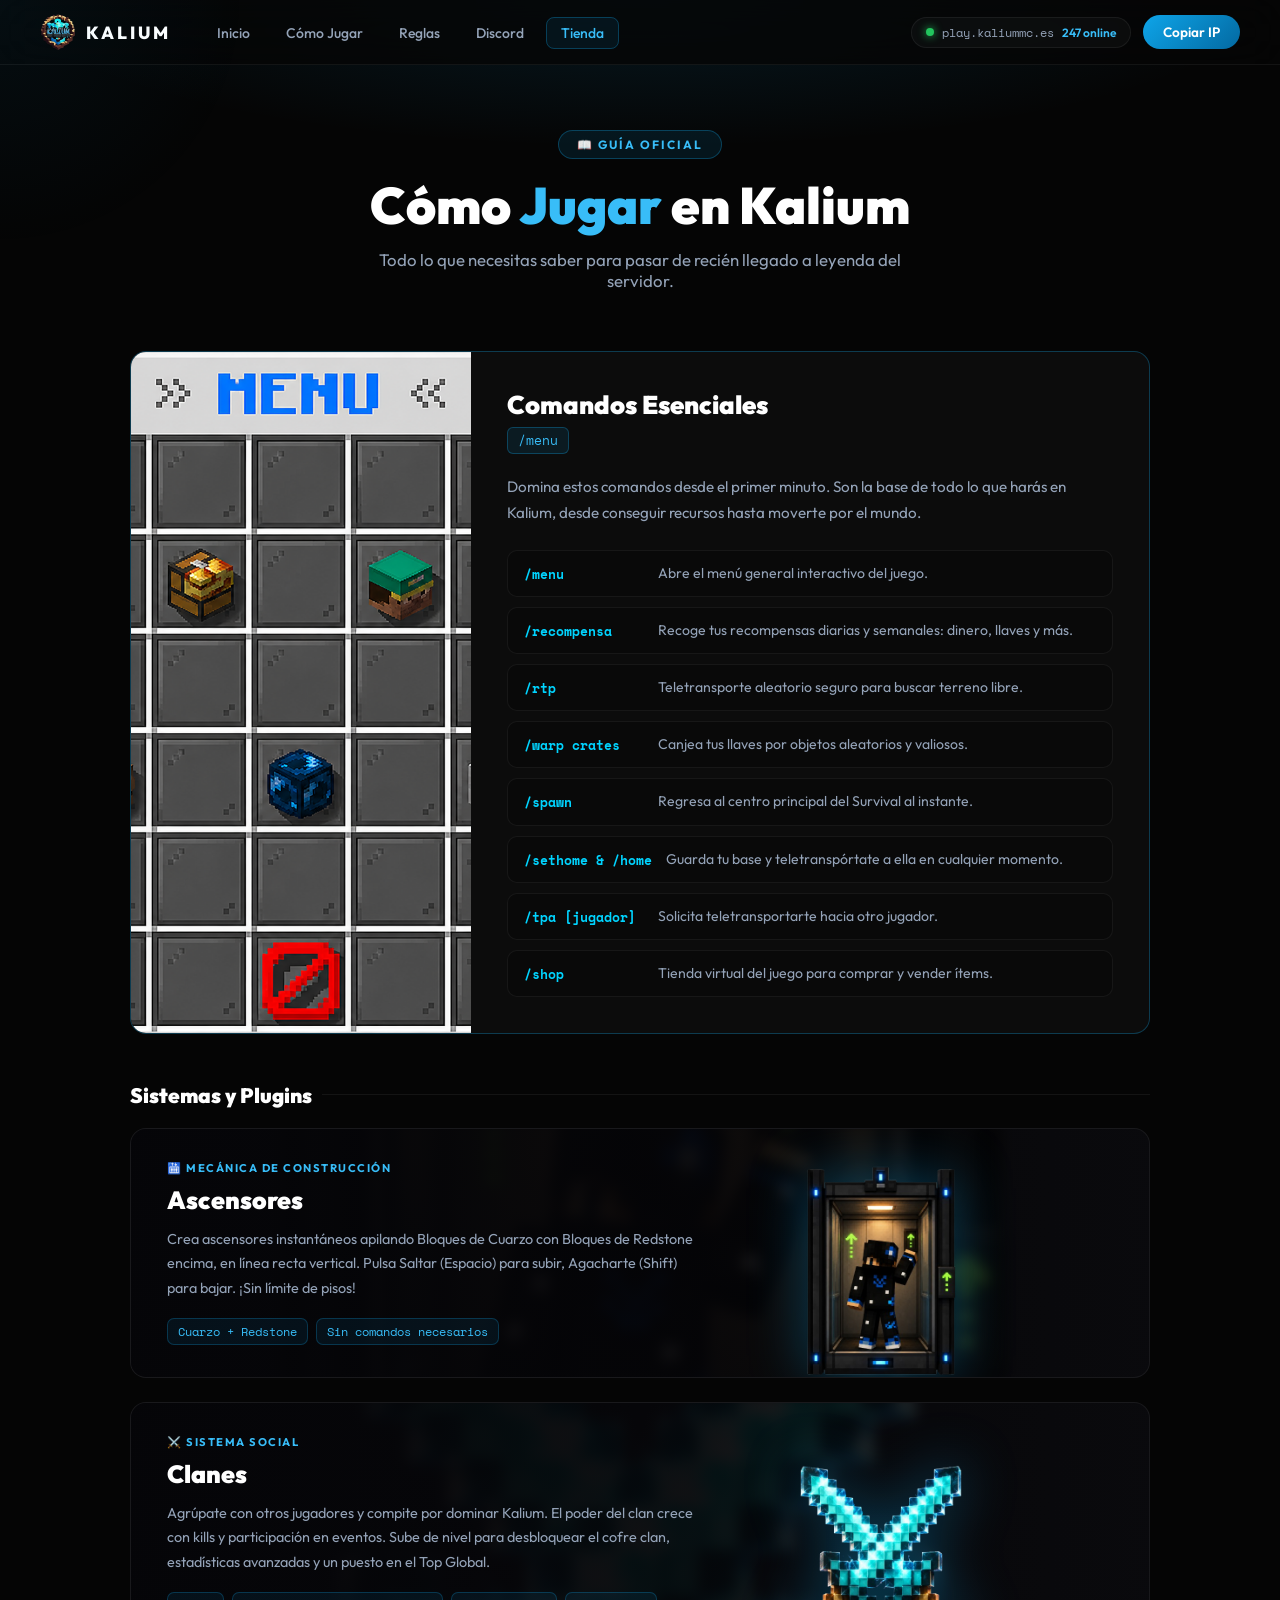
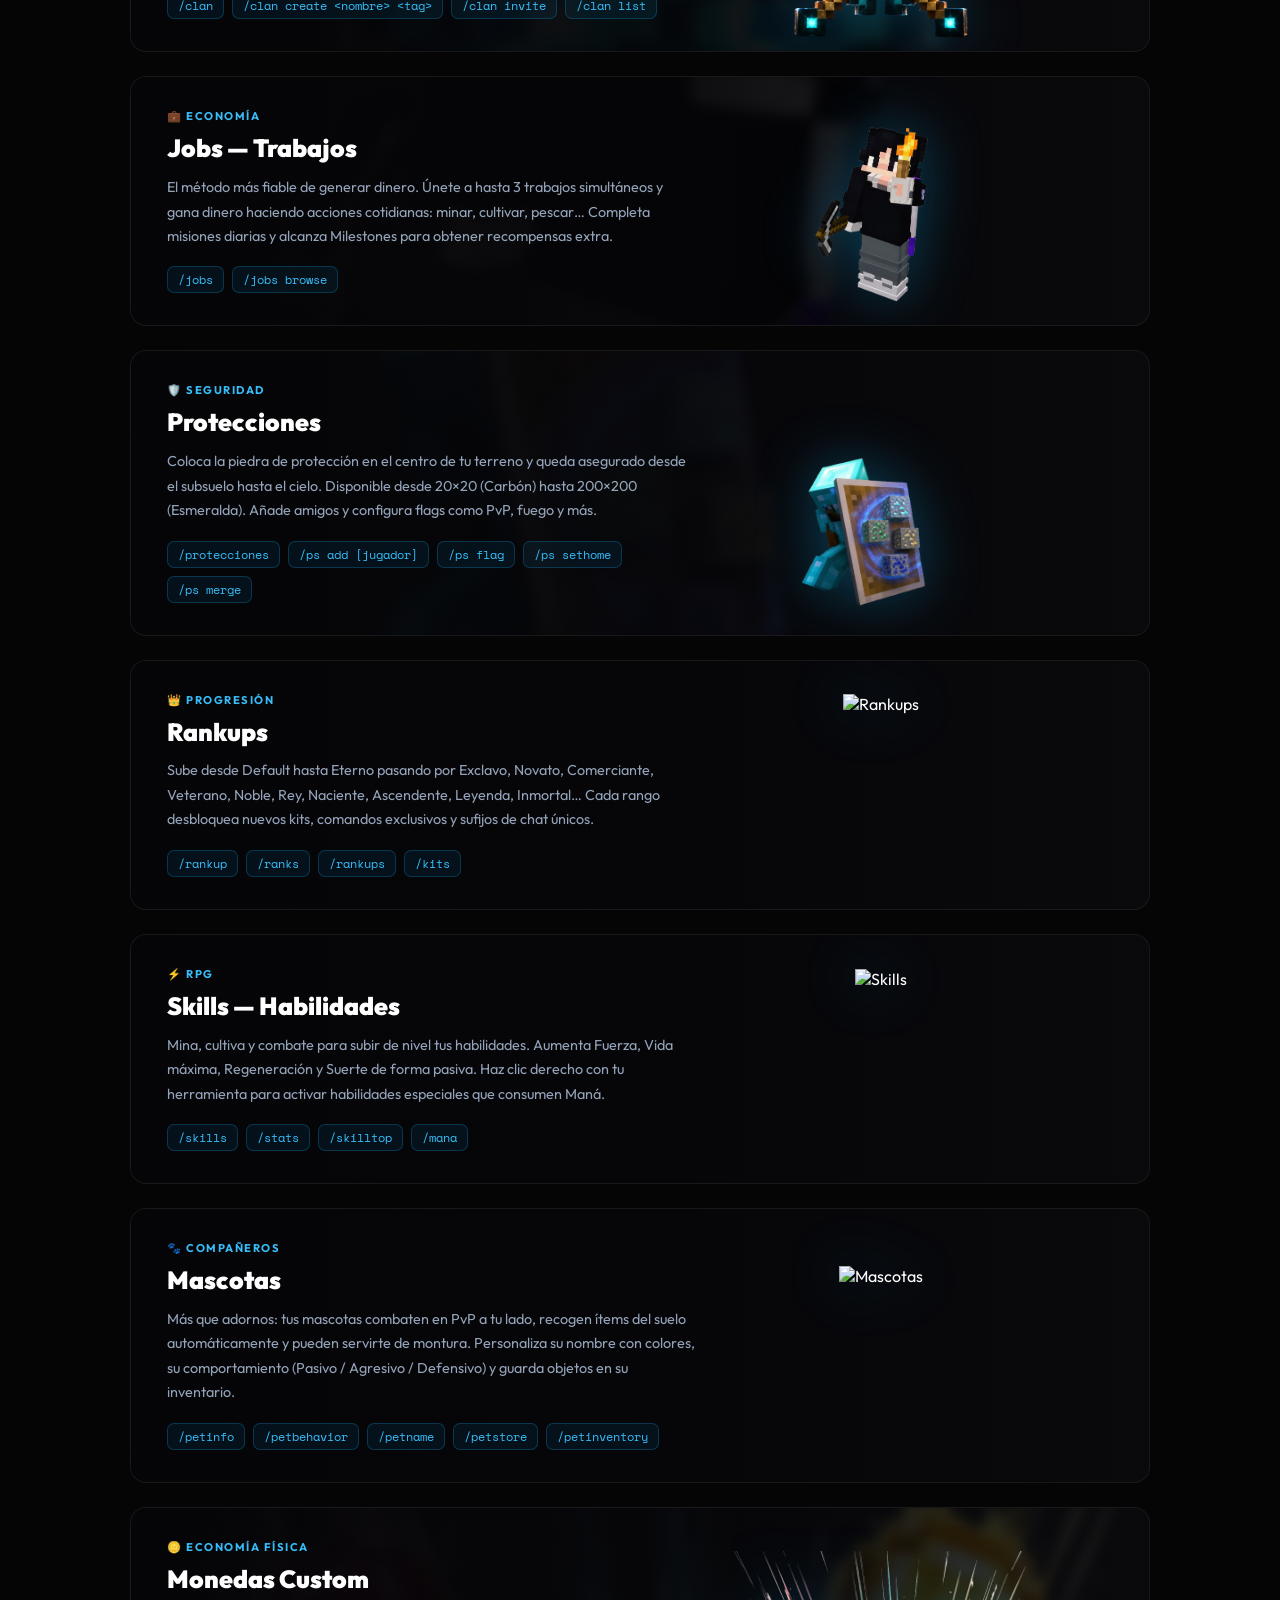
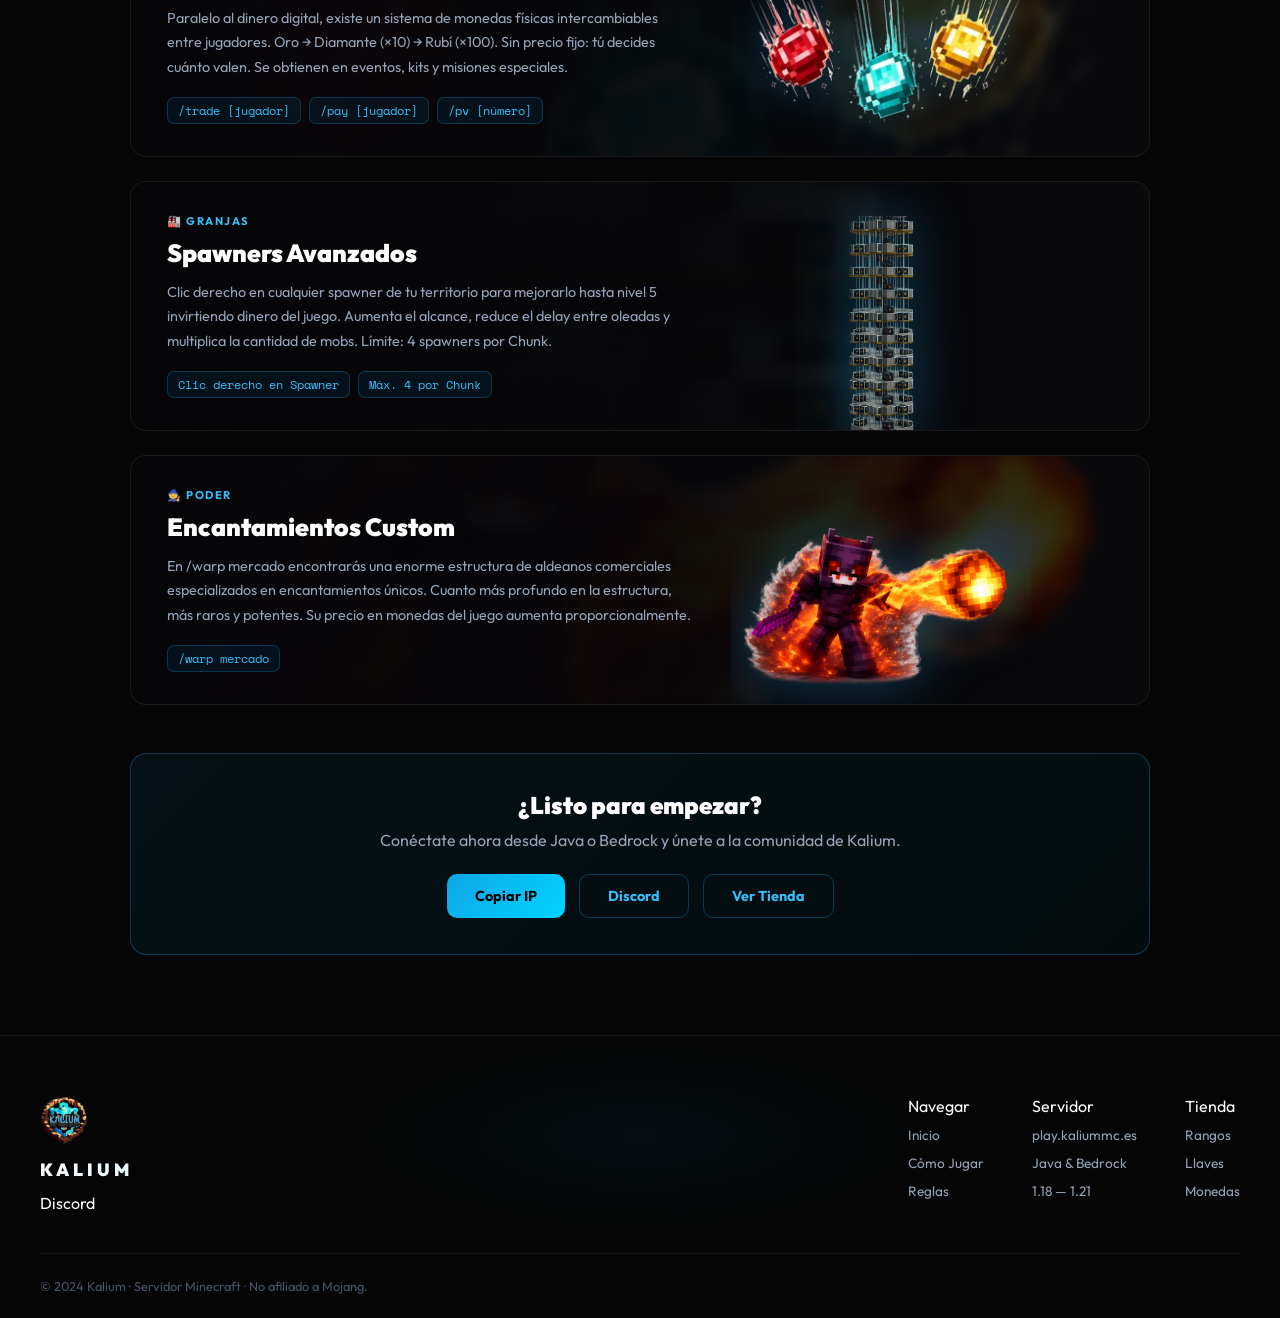
==== comojugar.html @ 90b22be5 "Add files via upload" ====
<!DOCTYPE html>
<html lang="es">
<head>
  <meta charset="UTF-8" />
  <meta name="viewport" content="width=device-width, initial-scale=1.0" />
  <title>Cómo Jugar — KALIUM</title>
  <link rel="preconnect" href="https://fonts.googleapis.com" />
  <link href="https://fonts.googleapis.com/css2?family=Outfit:wght@400;600;700;900&family=Space+Mono:wght@400;700&display=swap" rel="stylesheet" />
  <link rel="stylesheet" href="styles.css" />
  <style>
    /* ===== PAGE HERO ===== */
    .guide-hero {
      padding: 130px 40px 60px;
      text-align: center;
      position: relative;
    }
    .guide-hero::before {
      content: '';
      position: absolute; inset: 0;
      background: radial-gradient(ellipse 70% 60% at 50% 0%, rgba(14,165,233,0.12) 0%, transparent 70%);
      pointer-events: none;
    }
    .guide-hero .section-tag {
      display: inline-block; padding: 6px 18px; border-radius: 20px;
      background: rgba(14,165,233,0.1); border: 1px solid rgba(14,165,233,0.3);
      color: var(--blue-neon); font-size: 0.75rem; font-weight: 700;
      letter-spacing: 2px; text-transform: uppercase; margin-bottom: 18px;
    }
    .guide-hero h1 {
      font-size: clamp(2rem, 5vw, 3.2rem); font-weight: 900; line-height: 1.1;
      margin-bottom: 16px;
    }
    .guide-hero h1 span { color: var(--blue-neon); }
    .guide-hero p { color: var(--gray-400); font-size: 1.05rem; max-width: 560px; margin: 0 auto; }

    /* ===== GUIDE LAYOUT ===== */
    .guide-wrap { max-width: 1100px; margin: 0 auto; padding: 0 40px 80px; }

    /* ===== BIG CARD (menu) ===== */
    .guide-big-card {
      display: flex; gap: 36px; align-items: stretch;
      background: var(--bg-card); border: 1px solid var(--border-blue);
      border-radius: var(--radius); overflow: hidden;
      margin-bottom: 48px;
    }
    .guide-big-img {
      width: 340px; flex-shrink: 0; background: #0a0a0a;
      display: flex; align-items: center; justify-content: center; overflow: hidden;
    }
    .guide-big-img img { width: 100%; height: 100%; object-fit: cover; display: block; }
    .guide-big-body { padding: 36px 36px 36px 0; flex: 1; }
    .guide-big-body h2 { font-size: 1.6rem; font-weight: 900; margin-bottom: 6px; color: var(--white); }
    .guide-big-body .cmd-badge {
      display: inline-block; font-family: var(--mono); font-size: 0.8rem;
      color: var(--blue-neon); background: rgba(14,165,233,0.1);
      border: 1px solid var(--border-blue); padding: 3px 10px; border-radius: 6px;
      margin-bottom: 20px;
    }
    .guide-big-body p { color: var(--gray-400); font-size: 0.95rem; line-height: 1.7; margin-bottom: 24px; }
    .cmd-list { display: flex; flex-direction: column; gap: 10px; }
    .cmd-row {
      display: flex; align-items: flex-start; gap: 14px;
      background: rgba(0,0,0,0.25); border: 1px solid var(--border);
      border-radius: 10px; padding: 12px 16px;
    }
    .cmd-name {
      font-family: var(--mono); font-size: 0.82rem; color: var(--blue-electric);
      font-weight: 700; min-width: 120px; flex-shrink: 0; padding-top: 1px;
    }
    .cmd-desc { font-size: 0.88rem; color: var(--gray-400); line-height: 1.5; }

    /* ===== SECTION TITLE ===== */
    .guide-section-title {
      font-size: 1.3rem; font-weight: 900; color: var(--white);
      margin-bottom: 20px; display: flex; align-items: center; gap: 10px;
    }
    .guide-section-title::after {
      content: ''; flex: 1; height: 1px; background: var(--border);
    }

    /* ===== PLUGIN BANNER CARDS ===== */
    .plugin-grid {
      display: flex; flex-direction: column;
      gap: 24px; margin-bottom: 48px;
    }
    .plugin-card {
      position: relative; min-height: 200px; border-radius: var(--radius);
      border: 1px solid var(--border); overflow: hidden;
      display: flex; align-items: stretch; transition: var(--transition);
      background: #0b0b0e;
    }
    .plugin-card:hover { border-color: var(--border-blue); }
    /* blurred background layer */
    .plugin-bg {
      position: absolute; inset: 0;
      background-size: cover; background-position: center;
      filter: blur(6px) brightness(0.28);
      transform: scale(1.06);
      z-index: 0;
    }
    /* gradient overlay left */
    .plugin-card::after {
      content: ''; position: absolute; inset: 0;
      background: linear-gradient(90deg, rgba(5,5,8,0.97) 0%, rgba(5,5,8,0.82) 55%, rgba(5,5,8,0.2) 100%);
      z-index: 1; pointer-events: none;
    }
    /* text side */
    .plugin-body {
      position: relative; z-index: 2;
      padding: 32px 36px; flex: 1; max-width: 600px;
      display: flex; flex-direction: column; justify-content: center;
    }
    .plugin-tag {
      display: inline-block; font-size: 0.7rem; font-weight: 700;
      letter-spacing: 1.5px; text-transform: uppercase;
      color: var(--blue-neon); margin-bottom: 10px;
    }
    .plugin-name { font-size: 1.55rem; font-weight: 900; color: var(--white); margin-bottom: 12px; line-height: 1.2; }
    .plugin-desc { font-size: 0.9rem; color: var(--gray-400); line-height: 1.7; margin-bottom: 18px; }
    .plugin-cmds { display: flex; flex-wrap: wrap; gap: 8px; }
    .plugin-cmd {
      font-family: var(--mono); font-size: 0.74rem;
      background: rgba(14,165,233,0.08); border: 1px solid rgba(14,165,233,0.25);
      color: var(--blue-neon); padding: 4px 10px; border-radius: 7px;
    }
    /* silhouette / art side */
    .plugin-art {
      position: relative; z-index: 2;
      width: 300px; flex-shrink: 0;
      display: flex; align-items: flex-end; justify-content: center;
      pointer-events: none; overflow: hidden;
    }
    .plugin-art img {
      height: 88%; max-height: 220px;
      width: auto; object-fit: contain;
      filter: drop-shadow(0 0 28px rgba(14,165,233,0.35));
      margin-bottom: -4px;
    }
    /* placeholder emoji art */
    .plugin-art-emoji {
      position: relative; z-index: 2;
      width: 280px; flex-shrink: 0;
      display: flex; align-items: center; justify-content: center;
      font-size: 6rem; opacity: 0.18; pointer-events: none;
    }
    @media (max-width: 768px) {
      .plugin-art, .plugin-art-emoji { display: none; }
      .plugin-body { padding: 24px 22px; max-width: 100%; }
      .plugin-name { font-size: 1.2rem; }
    }

    /* ===== CONNECT SECTION ===== */
    .guide-connect {
      background: linear-gradient(135deg, rgba(14,165,233,0.08), rgba(0,212,255,0.04));
      border: 1px solid var(--border-blue); border-radius: var(--radius);
      padding: 36px; text-align: center;
    }
    .guide-connect h2 { font-size: 1.5rem; font-weight: 900; margin-bottom: 10px; }
    .guide-connect p { color: var(--gray-400); margin-bottom: 24px; }
    .connect-btns { display: flex; gap: 14px; justify-content: center; flex-wrap: wrap; }
    .btn-primary {
      padding: 12px 28px; border-radius: 10px; font-family: var(--font);
      font-size: 0.9rem; font-weight: 700; cursor: pointer; transition: var(--transition);
      background: linear-gradient(135deg, var(--blue), var(--blue-electric));
      color: #000; border: none;
    }
    .btn-primary:hover { opacity: 0.85; transform: translateY(-1px); }
    .btn-secondary {
      padding: 12px 28px; border-radius: 10px; font-family: var(--font);
      font-size: 0.9rem; font-weight: 700; cursor: pointer; transition: var(--transition);
      background: transparent; border: 1px solid var(--border-blue); color: var(--blue-neon);
    }
    .btn-secondary:hover { background: rgba(14,165,233,0.1); }

    /* ===== RESPONSIVE ===== */
    @media (max-width: 768px) {
      .guide-hero { padding: 110px 20px 40px; }
      .guide-wrap { padding: 0 20px 60px; }
      .guide-big-card { flex-direction: column; }
      .guide-big-img { width: 100%; height: 220px; }
      .guide-big-body { padding: 24px; }
      .plugin-grid { grid-template-columns: 1fr; }
    }
  </style>
</head>
<body>

  <!-- CURSOR GLOW -->
  <div id="cursor-glow" class="cursor-glow"></div>

  <!-- NAVBAR -->
  <nav id="navbar">
    <div class="nav-inner">
      <a href="index.html" class="nav-logo">
        <img src="LOGO.png" alt="Kalium" onerror="this.style.display='none'" />
        <span>KALIUM</span>
      </a>
      <ul class="nav-links">
        <li><a href="index.html">Inicio</a></li>
        <li><a href="comojugar.html" class="active">Cómo Jugar</a></li>
        <li><a href="reglas.html">Reglas</a></li>
        <li><a href="https://discord.gg/JebTuFsWKD" target="_blank">Discord</a></li>
        <li><a href="tienda.html" class="nav-store-link">Tienda</a></li>
      </ul>
      <div class="nav-right">
        <div class="server-status">
          <span class="status-dot"></span>
          <span class="status-ip">play.kaliummc.es</span>
          <span class="status-players" id="online-players">247 online</span>
        </div>
        <button class="btn-connect" onclick="navigator.clipboard.writeText('play.kaliummc.es')">Copiar IP</button>
      </div>
      <button class="nav-toggle" id="nav-toggle">
        <span></span><span></span><span></span>
      </button>
    </div>
    <div class="mobile-menu" id="mobile-menu">
      <ul>
        <li><a href="index.html">Inicio</a></li>
        <li><a href="comojugar.html">Cómo Jugar</a></li>
        <li><a href="reglas.html">Reglas</a></li>
        <li><a href="https://discord.gg/JebTuFsWKD" target="_blank">Discord</a></li>
        <li><a href="tienda.html">Tienda</a></li>
      </ul>
      <div class="mobile-server">
        <span class="status-dot"></span>
        <span>play.kaliummc.es</span>
        <span id="online-players-mobile">247 online</span>
      </div>
    </div>
  </nav>

  <!-- HERO -->
  <div class="guide-hero">
    <span class="section-tag">📖 Guía Oficial</span>
    <h1>Cómo <span>Jugar</span> en Kalium</h1>
    <p>Todo lo que necesitas saber para pasar de recién llegado a leyenda del servidor.</p>
  </div>

  <div class="guide-wrap">

    <!-- ===== BIG CARD: COMANDOS BÁSICOS ===== -->
    <div class="guide-big-card">
      <div class="guide-big-img">
        <img src="menu.png" alt="Menú del servidor" onerror="this.style.background='#111';this.style.display='flex'" />
      </div>
      <div class="guide-big-body">
        <h2>Comandos Esenciales</h2>
        <span class="cmd-badge">/menu</span>
        <p>Domina estos comandos desde el primer minuto. Son la base de todo lo que harás en Kalium, desde conseguir recursos hasta moverte por el mundo.</p>
        <div class="cmd-list">
          <div class="cmd-row">
            <span class="cmd-name">/menu</span>
            <span class="cmd-desc">Abre el menú general interactivo del juego.</span>
          </div>
          <div class="cmd-row">
            <span class="cmd-name">/recompensa</span>
            <span class="cmd-desc">Recoge tus recompensas diarias y semanales: dinero, llaves y más.</span>
          </div>
          <div class="cmd-row">
            <span class="cmd-name">/rtp</span>
            <span class="cmd-desc">Teletransporte aleatorio seguro para buscar terreno libre.</span>
          </div>
          <div class="cmd-row">
            <span class="cmd-name">/warp crates</span>
            <span class="cmd-desc">Canjea tus llaves por objetos aleatorios y valiosos.</span>
          </div>
          <div class="cmd-row">
            <span class="cmd-name">/spawn</span>
            <span class="cmd-desc">Regresa al centro principal del Survival al instante.</span>
          </div>
          <div class="cmd-row">
            <span class="cmd-name">/sethome &amp; /home</span>
            <span class="cmd-desc">Guarda tu base y teletranspórtate a ella en cualquier momento.</span>
          </div>
          <div class="cmd-row">
            <span class="cmd-name">/tpa [jugador]</span>
            <span class="cmd-desc">Solicita teletransportarte hacia otro jugador.</span>
          </div>
          <div class="cmd-row">
            <span class="cmd-name">/shop</span>
            <span class="cmd-desc">Tienda virtual del juego para comprar y vender ítems.</span>
          </div>
        </div>
      </div>
    </div>

    <!-- ===== PLUGINS GRID ===== -->
    <h3 class="guide-section-title">Sistemas y Plugins</h3>
    <div class="plugin-grid">

      <!-- Ascensores -->
      <div class="plugin-card">
        <div class="plugin-bg" style="background-image:url('ascensores.png')"></div>
        <div class="plugin-body">
          <span class="plugin-tag">🛗 Mecánica de Construcción</span>
          <div class="plugin-name">Ascensores</div>
          <div class="plugin-desc">Crea ascensores instantáneos apilando Bloques de Cuarzo con Bloques de Redstone encima, en línea recta vertical. Pulsa Saltar (Espacio) para subir, Agacharte (Shift) para bajar. ¡Sin límite de pisos!</div>
          <div class="plugin-cmds">
            <span class="plugin-cmd">Cuarzo + Redstone</span>
            <span class="plugin-cmd">Sin comandos necesarios</span>
          </div>
        </div>
        <div class="plugin-art">
          <img src="ascensores.png" alt="Ascensor" />
        </div>
      </div>

      <!-- Clanes -->
      <div class="plugin-card">
        <div class="plugin-bg" style="background-image:url('clanes.png')"></div>
        <div class="plugin-body">
          <span class="plugin-tag">⚔️ Sistema Social</span>
          <div class="plugin-name">Clanes</div>
          <div class="plugin-desc">Agrúpate con otros jugadores y compite por dominar Kalium. El poder del clan crece con kills y participación en eventos. Sube de nivel para desbloquear el cofre clan, estadísticas avanzadas y un puesto en el Top Global.</div>
          <div class="plugin-cmds">
            <span class="plugin-cmd">/clan</span>
            <span class="plugin-cmd">/clan create &lt;nombre&gt; &lt;tag&gt;</span>
            <span class="plugin-cmd">/clan invite</span>
            <span class="plugin-cmd">/clan list</span>
          </div>
        </div>
        <div class="plugin-art">
          <img src="clanes.png" alt="Clanes" />
        </div>
      </div>

      <!-- Jobs -->
      <div class="plugin-card">
        <div class="plugin-bg" style="background-image:url('jobs.png')"></div>
        <div class="plugin-body">
          <span class="plugin-tag">💼 Economía</span>
          <div class="plugin-name">Jobs — Trabajos</div>
          <div class="plugin-desc">El método más fiable de generar dinero. Únete a hasta 3 trabajos simultáneos y gana dinero haciendo acciones cotidianas: minar, cultivar, pescar… Completa misiones diarias y alcanza Milestones para obtener recompensas extra.</div>
          <div class="plugin-cmds">
            <span class="plugin-cmd">/jobs</span>
            <span class="plugin-cmd">/jobs browse</span>
          </div>
        </div>
        <div class="plugin-art">
          <img src="jobs.png" alt="Jobs" />
        </div>
      </div>

      <!-- Protecciones -->
      <div class="plugin-card">
        <div class="plugin-bg" style="background-image:url('protes.png')"></div>
        <div class="plugin-body">
          <span class="plugin-tag">🛡️ Seguridad</span>
          <div class="plugin-name">Protecciones</div>
          <div class="plugin-desc">Coloca la piedra de protección en el centro de tu terreno y queda asegurado desde el subsuelo hasta el cielo. Disponible desde 20×20 (Carbón) hasta 200×200 (Esmeralda). Añade amigos y configura flags como PvP, fuego y más.</div>
          <div class="plugin-cmds">
            <span class="plugin-cmd">/protecciones</span>
            <span class="plugin-cmd">/ps add [jugador]</span>
            <span class="plugin-cmd">/ps flag</span>
            <span class="plugin-cmd">/ps sethome</span>
            <span class="plugin-cmd">/ps merge</span>
          </div>
        </div>
        <div class="plugin-art"><img src="protes.png" alt="Protecciones" /></div>
      </div>

      <!-- Rankups -->
      <div class="plugin-card">
        <div class="plugin-bg" style="background-image:url('rankups.png')"></div>
        <div class="plugin-body">
          <span class="plugin-tag">👑 Progresión</span>
          <div class="plugin-name">Rankups</div>
          <div class="plugin-desc">Sube desde Default hasta Eterno pasando por Exclavo, Novato, Comerciante, Veterano, Noble, Rey, Naciente, Ascendente, Leyenda, Inmortal… Cada rango desbloquea nuevos kits, comandos exclusivos y sufijos de chat únicos.</div>
          <div class="plugin-cmds">
            <span class="plugin-cmd">/rankup</span>
            <span class="plugin-cmd">/ranks</span>
            <span class="plugin-cmd">/rankups</span>
            <span class="plugin-cmd">/kits</span>
          </div>
        </div>
        <div class="plugin-art"><img src="rankups.png" alt="Rankups" /></div>
      </div>

      <!-- Skills -->
      <div class="plugin-card">
        <div class="plugin-bg" style="background-image:url('skills.png')"></div>
        <div class="plugin-body">
          <span class="plugin-tag">⚡ RPG</span>
          <div class="plugin-name">Skills — Habilidades</div>
          <div class="plugin-desc">Mina, cultiva y combate para subir de nivel tus habilidades. Aumenta Fuerza, Vida máxima, Regeneración y Suerte de forma pasiva. Haz clic derecho con tu herramienta para activar habilidades especiales que consumen Maná.</div>
          <div class="plugin-cmds">
            <span class="plugin-cmd">/skills</span>
            <span class="plugin-cmd">/stats</span>
            <span class="plugin-cmd">/skilltop</span>
            <span class="plugin-cmd">/mana</span>
          </div>
        </div>
        <div class="plugin-art"><img src="skills.png" alt="Skills" /></div>
      </div>

      <!-- Mascotas -->
      <div class="plugin-card">
        <div class="plugin-bg" style="background-image:url('mascotas.png')"></div>
        <div class="plugin-body">
          <span class="plugin-tag">🐾 Compañeros</span>
          <div class="plugin-name">Mascotas</div>
          <div class="plugin-desc">Más que adornos: tus mascotas combaten en PvP a tu lado, recogen ítems del suelo automáticamente y pueden servirte de montura. Personaliza su nombre con colores, su comportamiento (Pasivo / Agresivo / Defensivo) y guarda objetos en su inventario.</div>
          <div class="plugin-cmds">
            <span class="plugin-cmd">/petinfo</span>
            <span class="plugin-cmd">/petbehavior</span>
            <span class="plugin-cmd">/petname</span>
            <span class="plugin-cmd">/petstore</span>
            <span class="plugin-cmd">/petinventory</span>
          </div>
        </div>
        <div class="plugin-art"><img src="mascotas.png" alt="Mascotas" /></div>
      </div>

      <!-- Economía Monedas -->
      <div class="plugin-card">
        <div class="plugin-bg" style="background-image:url('monedas.png')"></div>
        <div class="plugin-body">
          <span class="plugin-tag">🪙 Economía Física</span>
          <div class="plugin-name">Monedas Custom</div>
          <div class="plugin-desc">Paralelo al dinero digital, existe un sistema de monedas físicas intercambiables entre jugadores. Oro → Diamante (×10) → Rubí (×100). Sin precio fijo: tú decides cuánto valen. Se obtienen en eventos, kits y misiones especiales.</div>
          <div class="plugin-cmds">
            <span class="plugin-cmd">/trade [jugador]</span>
            <span class="plugin-cmd">/pay [jugador]</span>
            <span class="plugin-cmd">/pv [número]</span>
          </div>
        </div>
        <div class="plugin-art"><img src="monedas.png" alt="Monedas" /></div>
      </div>

      <!-- Spawners -->
      <div class="plugin-card">
        <div class="plugin-bg" style="background-image:url('spawners.png')"></div>
        <div class="plugin-body">
          <span class="plugin-tag">🏭 Granjas</span>
          <div class="plugin-name">Spawners Avanzados</div>
          <div class="plugin-desc">Clic derecho en cualquier spawner de tu territorio para mejorarlo hasta nivel 5 invirtiendo dinero del juego. Aumenta el alcance, reduce el delay entre oleadas y multiplica la cantidad de mobs. Límite: 4 spawners por Chunk.</div>
          <div class="plugin-cmds">
            <span class="plugin-cmd">Clic derecho en Spawner</span>
            <span class="plugin-cmd">Máx. 4 por Chunk</span>
          </div>
        </div>
        <div class="plugin-art"><img src="spawners.png" alt="Spawners" /></div>
      </div>

      <!-- Encantamientos -->
      <div class="plugin-card">
        <div class="plugin-bg" style="background-image:url('encantamientos.png')"></div>
        <div class="plugin-body">
          <span class="plugin-tag">🧙 Poder</span>
          <div class="plugin-name">Encantamientos Custom</div>
          <div class="plugin-desc">En /warp mercado encontrarás una enorme estructura de aldeanos comerciales especializados en encantamientos únicos. Cuanto más profundo en la estructura, más raros y potentes. Su precio en monedas del juego aumenta proporcionalmente.</div>
          <div class="plugin-cmds">
            <span class="plugin-cmd">/warp mercado</span>
          </div>
        </div>
        <div class="plugin-art"><img src="encantamientos.png" alt="Encantamientos" /></div>
      </div>

    </div>

    <!-- ===== CONNECT CTA ===== -->
    <div class="guide-connect">
      <h2>¿Listo para empezar?</h2>
      <p>Conéctate ahora desde Java o Bedrock y únete a la comunidad de Kalium.</p>
      <div class="connect-btns">
        <button class="btn-primary" onclick="navigator.clipboard.writeText('play.kaliummc.es').then(()=>alert('✅ IP copiada: play.kaliummc.es'))">
          Copiar IP
        </button>
        <a href="https://discord.gg/JebTuFsWKD" target="_blank" class="btn-secondary">Discord</a>
        <a href="tienda.html" class="btn-secondary">Ver Tienda</a>
      </div>
    </div>

  </div><!-- /guide-wrap -->

  <!-- FOOTER (igual que index.html) -->
  <footer id="footer">
    <div class="footer-glow"></div>
    <div class="container">
      <div class="footer-top">
        <div class="footer-brand">
          <img src="LOGO.png" alt="Kalium" class="footer-logo" onerror="this.style.display='none'" />
          <span class="footer-name">KALIUM</span>
          <div class="footer-social">
            <a href="https://discord.gg/JebTuFsWKD" target="_blank" class="social-link">Discord</a>
          </div>
        </div>
        <div class="footer-links">
          <div class="footer-col">
            <span class="footer-col-title">Navegar</span>
            <a href="index.html">Inicio</a>
            <a href="comojugar.html">Cómo Jugar</a>
            <a href="reglas.html">Reglas</a>
          </div>
          <div class="footer-col">
            <span class="footer-col-title">Servidor</span>
            <span style="color:var(--gray-400);font-size:0.85rem">play.kaliummc.es</span>
            <span style="color:var(--gray-400);font-size:0.85rem">Java &amp; Bedrock</span>
            <span style="color:var(--gray-400);font-size:0.85rem">1.18 — 1.21</span>
          </div>
          <div class="footer-col">
            <span class="footer-col-title">Tienda</span>
            <a href="tienda.html">Rangos</a>
            <a href="tienda.html">Llaves</a>
            <a href="tienda.html">Monedas</a>
          </div>
        </div>
      </div>
      <div class="footer-bottom">
        <p>© 2024 Kalium · Servidor Minecraft · No afiliado a Mojang.</p>
      </div>
    </div>
  </footer>

  <script>
    // Cursor glow
    const cg = document.getElementById('cursor-glow');
    if (cg) document.addEventListener('mousemove', e => { cg.style.left = e.clientX+'px'; cg.style.top = e.clientY+'px'; });
    // Navbar scroll
    const nav = document.getElementById('navbar');
    window.addEventListener('scroll', () => nav.classList.toggle('scrolled', scrollY > 20));
    // Mobile menu
    document.getElementById('nav-toggle').addEventListener('click', () => {
      const m = document.getElementById('mobile-menu');
      m.style.display = m.style.display === 'flex' ? 'none' : 'flex';
    });
  </script>
</body>
</html>
---- styles.css ----
/* ===== KALIUM STORE — STYLES ===== */

:root {
  --bg: #050505;
  --bg-card: rgba(255,255,255,0.03);
  --bg-card-hover: rgba(255,255,255,0.06);
  --blue: #0ea5e9;
  --blue-neon: #38bdf8;
  --blue-electric: #00d4ff;
  --blue-dark: #0369a1;
  --blue-glow: rgba(14,165,233,0.4);
  --white: #ffffff;
  --gray-100: #f1f5f9;
  --gray-400: #94a3b8;
  --gray-600: #475569;
  --gray-800: #1e293b;
  --gray-900: #0f172a;
  --border: rgba(255,255,255,0.06);
  --border-blue: rgba(14,165,233,0.3);
  --font: 'Outfit', sans-serif;
  --mono: 'Space Mono', monospace;
  --radius: 16px;
  --radius-sm: 10px;
  --transition: 0.3s cubic-bezier(0.4,0,0.2,1);
}

*, *::before, *::after { box-sizing: border-box; margin: 0; padding: 0; }

html { scroll-behavior: smooth; scroll-padding-top: 80px; }

body {
  background: var(--bg);
  color: var(--white);
  font-family: var(--font);
  overflow-x: hidden;
  min-height: 100vh;
}

a { color: inherit; text-decoration: none; }
img { max-width: 100%; }
ul { list-style: none; }

/* ===== LOADER ===== */
#loader {
  position: fixed; inset: 0;
  background: var(--bg);
  display: flex; align-items: center; justify-content: center;
  z-index: 9999;
  transition: opacity 0.6s ease, visibility 0.6s ease;
}
#loader.hidden { opacity: 0; visibility: hidden; }
.loader-inner { text-align: center; }
.loader-logo { width: 80px; height: 80px; object-fit: contain; margin-bottom: 16px; }
.loader-text {
  font-size: 2rem; font-weight: 900; letter-spacing: 8px;
  background: linear-gradient(135deg, var(--blue-electric), var(--blue));
  -webkit-background-clip: text; -webkit-text-fill-color: transparent;
  margin-bottom: 24px;
}
.loader-bar {
  width: 200px; height: 2px; background: var(--border);
  border-radius: 2px; overflow: hidden; margin: 0 auto 12px;
}
.loader-fill {
  height: 100%; width: 0;
  background: linear-gradient(90deg, var(--blue), var(--blue-electric));
  animation: loader-anim 1.8s ease forwards;
}
@keyframes loader-anim { to { width: 100%; } }
.loader-sub { font-size: 0.8rem; color: var(--gray-400); letter-spacing: 2px; }

/* ===== CURSOR GLOW ===== */
#cursor-glow {
  position: fixed; pointer-events: none; z-index: 9000;
  width: 500px; height: 500px; border-radius: 50%;
  background: radial-gradient(circle, rgba(14,165,233,0.06) 0%, transparent 70%);
  transform: translate(-50%, -50%);
  transition: transform 0.1s linear;
}

/* ===== PARTICLES ===== */
#particles-canvas {
  position: fixed; inset: 0; pointer-events: none; z-index: 0;
  opacity: 0.5;
}

/* ===== GLASS ===== */
.glass {
  background: var(--bg-card);
  border: 1px solid var(--border);
  backdrop-filter: blur(20px);
  -webkit-backdrop-filter: blur(20px);
  border-radius: var(--radius);
}

/* ===== NAVBAR ===== */
#navbar {
  position: fixed; top: 0; left: 0; right: 0; z-index: 1000;
  padding: 0 24px;
  border-bottom: 1px solid var(--border);
  background: rgba(5,5,5,0.8);
  backdrop-filter: blur(20px);
  -webkit-backdrop-filter: blur(20px);
  transition: var(--transition);
}
#navbar.scrolled { background: rgba(5,5,5,0.95); }
.nav-inner {
  max-width: 1200px; margin: 0 auto;
  display: flex; align-items: center; gap: 32px;
  height: 64px;
}
.nav-logo {
  display: flex; align-items: center; gap: 10px;
  font-size: 1.1rem; font-weight: 800; letter-spacing: 3px;
  color: var(--white);
}
.nav-logo img { width: 36px; height: 36px; object-fit: contain; border-radius: 8px; }
.nav-links {
  display: flex; gap: 8px; flex: 1;
}
.nav-links a {
  padding: 6px 14px; border-radius: 8px;
  font-size: 0.875rem; font-weight: 500; color: var(--gray-400);
  transition: var(--transition);
}
.nav-links a:hover { color: var(--white); background: rgba(255,255,255,0.05); }
.nav-right {
  display: flex; align-items: center; gap: 12px;
}
.server-status {
  display: flex; align-items: center; gap: 8px;
  padding: 6px 14px; border-radius: 20px;
  border: 1px solid var(--border);
  background: var(--bg-card);
  font-size: 0.8rem;
}
.status-dot {
  width: 8px; height: 8px; border-radius: 50%;
  background: #22c55e;
  box-shadow: 0 0 8px #22c55e;
  animation: pulse-dot 2s infinite;
}
@keyframes pulse-dot {
  0%, 100% { opacity: 1; }
  50% { opacity: 0.4; }
}
.status-ip { color: var(--gray-400); font-family: var(--mono); font-size: 0.75rem; }
.status-players { color: var(--blue-neon); font-weight: 600; font-size: 0.75rem; }
.btn-connect {
  padding: 8px 20px; border-radius: 20px;
  background: linear-gradient(135deg, var(--blue), var(--blue-dark));
  border: none; color: var(--white);
  font-family: var(--font); font-size: 0.85rem; font-weight: 600;
  cursor: pointer; transition: var(--transition);
}
.btn-connect:hover {
  transform: translateY(-1px);
  box-shadow: 0 4px 20px var(--blue-glow);
}
.nav-toggle {
  display: none; flex-direction: column; gap: 5px;
  background: none; border: none; cursor: pointer; padding: 4px;
}
.nav-toggle span {
  display: block; width: 22px; height: 2px;
  background: var(--white); border-radius: 2px;
  transition: var(--transition);
}
.mobile-menu {
  display: none; flex-direction: column; gap: 8px;
  padding: 16px 0;
  border-top: 1px solid var(--border);
}
.mobile-menu ul { display: flex; flex-direction: column; gap: 4px; }
.mobile-menu a {
  display: block; padding: 10px 16px; border-radius: 8px;
  font-size: 0.95rem; font-weight: 500; color: var(--gray-400);
  transition: var(--transition);
}
.mobile-menu a:hover { color: var(--white); background: rgba(255,255,255,0.05); }
.mobile-server {
  display: flex; align-items: center; gap: 8px;
  padding: 12px 16px; border-radius: 10px;
  border: 1px solid var(--border);
  background: var(--bg-card);
  font-size: 0.8rem; color: var(--gray-400);
}

/* ===== HERO ===== */
#hero {
  position: relative; overflow: hidden;
  min-height: 100vh;
  display: flex; align-items: center;
  padding: 100px 24px 60px;
}
.hero-inner {
  max-width: 1200px;
  width: 100%;
  margin: 0 auto;
  display: flex;
  align-items: center;
  gap: 60px;
  position: relative;
  z-index: 1;
}
.hero-bg-grid {
  position: absolute; inset: 0;
  background-image:
    linear-gradient(rgba(14,165,233,0.03) 1px, transparent 1px),
    linear-gradient(90deg, rgba(14,165,233,0.03) 1px, transparent 1px);
  background-size: 60px 60px;
}
.hero-glow-orb {
  position: absolute; border-radius: 50%; pointer-events: none;
  filter: blur(80px);
}
.orb1 {
  width: 600px; height: 600px;
  background: radial-gradient(circle, rgba(14,165,233,0.15) 0%, transparent 70%);
  top: -200px; right: -100px;
  animation: orb-float 8s ease-in-out infinite;
}
.orb2 {
  width: 400px; height: 400px;
  background: radial-gradient(circle, rgba(56,189,248,0.08) 0%, transparent 70%);
  bottom: -100px; left: -100px;
  animation: orb-float 10s ease-in-out infinite reverse;
}
@keyframes orb-float {
  0%, 100% { transform: translateY(0) scale(1); }
  50% { transform: translateY(-30px) scale(1.05); }
}
.hero-content {
  position: relative; z-index: 1;
  max-width: 600px;
  flex: 1.2;
  padding-left: 16px;
}
.hero-badge {
  display: inline-flex; align-items: center; gap: 8px;
  padding: 6px 16px; border-radius: 20px;
  border: 1px solid var(--border-blue);
  background: rgba(14,165,233,0.08);
  font-size: 0.8rem; color: var(--blue-neon); font-weight: 500;
  margin-bottom: 24px;
}
.badge-dot {
  width: 6px; height: 6px; border-radius: 50%;
  background: var(--blue-electric);
  box-shadow: 0 0 8px var(--blue-electric);
  animation: pulse-dot 2s infinite;
}
.hero-title {
  font-size: clamp(2.5rem, 6vw, 4.5rem);
  font-weight: 900; line-height: 1.05;
  letter-spacing: -2px;
  margin-bottom: 20px;
}
.hero-line { display: block; }
.hero-line.accent {
  background: linear-gradient(135deg, var(--blue-electric), var(--blue));
  -webkit-background-clip: text; -webkit-text-fill-color: transparent;
}
.hero-sub {
  font-size: 1.1rem; color: var(--gray-400); line-height: 1.7;
  margin-bottom: 36px; max-width: 480px;
}
.hero-ctas {
  display: flex; align-items: center; gap: 16px;
  margin-bottom: 48px; flex-wrap: wrap;
}
.hero-stats {
  display: flex; align-items: center; gap: 0;
}
.stat { text-align: center; padding: 0 24px; }
.stat:first-child { padding-left: 0; }
.stat-num {
  display: block; font-size: 1.8rem; font-weight: 800;
  background: linear-gradient(135deg, var(--white), var(--blue-neon));
  -webkit-background-clip: text; -webkit-text-fill-color: transparent;
}
.stat-label { font-size: 0.75rem; color: var(--gray-400); margin-top: 2px; }
.stat-divider {
  width: 1px; height: 40px; background: var(--border);
  flex-shrink: 0;
}
.hero-visual {
  position: relative; z-index: 1; flex: 0.9;
  display: flex; justify-content: center;
  padding-left: 40px; padding-right: 16px;
}
.server-card {
  width: 340px;
  padding: 20px;
  animation: float-card 6s ease-in-out infinite;
}
@keyframes float-card {
  0%, 100% { transform: translateY(0) rotate(-1deg); }
  50% { transform: translateY(-12px) rotate(1deg); }
}
.server-card-header {
  display: flex; align-items: center; gap: 6px; margin-bottom: 16px;
}
.sc-dot {
  width: 10px; height: 10px; border-radius: 50%;
}
.sc-dot.green { background: #22c55e; }
.sc-dot.yellow { background: #eab308; }
.sc-dot.red { background: #ef4444; }
.sc-title {
  margin-left: 8px; font-size: 0.8rem; color: var(--gray-400);
  font-family: var(--mono);
}
.sc-body { display: flex; flex-direction: column; gap: 12px; margin-bottom: 16px; }
.sc-row {
  display: flex; justify-content: space-between; align-items: center;
  padding: 8px 12px; border-radius: 8px;
  background: rgba(255,255,255,0.03);
  font-size: 0.85rem;
}
.sc-row span { color: var(--gray-400); font-size: 0.8rem; }
.sc-row strong { color: var(--white); }
.green-text { color: #22c55e !important; font-weight: 700 !important; }
.sc-copy {
  display: flex; align-items: center; justify-content: center; gap: 6px;
  width: 100%; padding: 10px;
  border-radius: 8px; border: 1px solid var(--border-blue);
  background: rgba(14,165,233,0.1);
  color: var(--blue-neon); font-family: var(--font);
  font-size: 0.85rem; font-weight: 600; cursor: pointer;
  transition: var(--transition);
}
.sc-copy:hover { background: rgba(14,165,233,0.2); }
.scroll-hint {
  position: absolute; bottom: 40px; left: 50%; transform: translateX(-50%);
  display: flex; flex-direction: column; align-items: center; gap: 8px;
  color: var(--gray-600); font-size: 0.75rem; letter-spacing: 2px;
  z-index: 1;
}
.scroll-line {
  width: 1px; height: 40px;
  background: linear-gradient(to bottom, var(--blue), transparent);
  animation: scroll-line 2s ease-in-out infinite;
}
@keyframes scroll-line {
  0% { opacity: 0; transform: scaleY(0); transform-origin: top; }
  50% { opacity: 1; transform: scaleY(1); }
  100% { opacity: 0; transform: scaleY(0); transform-origin: bottom; }
}

/* ===== TICKER ===== */
.ticker-wrap {
  position: relative; overflow: hidden;
  border-top: 1px solid var(--border);
  border-bottom: 1px solid var(--border);
  background: rgba(14,165,233,0.03);
  padding: 12px 0;
}
.ticker {
  display: flex; gap: 48px;
  white-space: nowrap;
  animation: ticker-scroll 30s linear infinite;
}
.ticker-item {
  display: flex; align-items: center; gap: 8px;
  font-size: 0.82rem; color: var(--gray-400);
  flex-shrink: 0;
}
.ticker-item .nick { color: var(--blue-neon); font-weight: 600; }
.ticker-item .prod { color: var(--white); }
@keyframes ticker-scroll {
  from { transform: translateX(0); }
  to { transform: translateX(-50%); }
}

/* ===== SECTIONS ===== */
.section { padding: 80px 24px; position: relative; z-index: 1; }
.container { max-width: 1200px; margin: 0 auto; }
.section-header { text-align: center; margin-bottom: 56px; }
.section-tag {
  display: inline-block; padding: 4px 14px; border-radius: 20px;
  border: 1px solid var(--border-blue);
  background: rgba(14,165,233,0.08);
  font-size: 0.78rem; color: var(--blue-neon); font-weight: 600;
  letter-spacing: 2px; text-transform: uppercase;
  margin-bottom: 16px;
}
.section-title {
  font-size: clamp(1.8rem, 4vw, 2.8rem); font-weight: 800;
  letter-spacing: -1px; margin-bottom: 12px;
}
.section-sub { color: var(--gray-400); font-size: 1rem; max-width: 480px; margin: 0 auto; }

/* ===== CATEGORIES ===== */
.categories-grid {
  display: grid;
  grid-template-columns: repeat(auto-fill, minmax(280px, 1fr));
  gap: 16px;
}
.cat-card {
  display: flex; align-items: center; gap: 16px;
  padding: 20px; cursor: pointer;
  transition: var(--transition);
  position: relative; overflow: hidden;
}
.cat-card::before {
  content: ''; position: absolute; inset: 0;
  background: linear-gradient(135deg, rgba(14,165,233,0.08), transparent);
  opacity: 0; transition: var(--transition);
}
.cat-card:hover::before, .cat-card.active::before { opacity: 1; }
.cat-card:hover, .cat-card.active {
  border-color: var(--border-blue);
  transform: translateY(-2px);
  box-shadow: 0 8px 30px rgba(14,165,233,0.1);
}
.cat-icon { font-size: 1.8rem; flex-shrink: 0; }
.cat-info { flex: 1; }
.cat-info h3 { font-size: 0.95rem; font-weight: 700; margin-bottom: 2px; }
.cat-info p { font-size: 0.8rem; color: var(--gray-400); }
.cat-count {
  font-size: 0.72rem; color: var(--gray-600);
  font-family: var(--mono); flex-shrink: 0;
}
.cat-badge {
  position: absolute; top: 10px; right: 10px;
  padding: 3px 8px; border-radius: 4px;
  background: linear-gradient(135deg, var(--blue), var(--blue-dark));
  font-size: 0.65rem; font-weight: 700; letter-spacing: 1px;
}

/* ===== FEATURED RANK ===== */
.featured-rank {
  position: relative; overflow: hidden;
  padding: 36px; margin-bottom: 40px;
  border-color: var(--border-blue);
  background: linear-gradient(135deg, rgba(14,165,233,0.06), rgba(3,105,161,0.04));
}
.featured-rank::before {
  content: ''; position: absolute; top: 0; left: 0; right: 0; height: 2px;
  background: linear-gradient(90deg, transparent, var(--blue-electric), transparent);
}
.featured-badge {
  display: inline-flex; align-items: center; gap: 6px;
  padding: 4px 12px; border-radius: 4px;
  background: linear-gradient(135deg, var(--blue), var(--blue-dark));
  font-size: 0.72rem; font-weight: 700; letter-spacing: 1px;
  margin-bottom: 24px;
}
.featured-content { display: flex; gap: 40px; align-items: flex-start; flex-wrap: wrap; }
.featured-left { display: flex; gap: 24px; flex: 1; min-width: 300px; }
.featured-icon { font-size: 3rem; }
.featured-name { font-size: 1.5rem; font-weight: 800; margin-bottom: 8px; }
.featured-desc { color: var(--gray-400); font-size: 0.9rem; margin-bottom: 16px; line-height: 1.6; }
.featured-perks { display: grid; grid-template-columns: 1fr 1fr; gap: 8px; }
.featured-perks li { font-size: 0.85rem; color: var(--gray-400); display: flex; align-items: center; gap: 6px; }
.perk-check { color: var(--blue-electric); font-weight: 700; }
.featured-right { display: flex; flex-direction: column; align-items: center; gap: 16px; min-width: 200px; }
.featured-price { text-align: center; }
.price-old { display: block; font-size: 0.95rem; color: var(--gray-600); text-decoration: line-through; }
.price-main {
  display: block; font-size: 3rem; font-weight: 900;
  background: linear-gradient(135deg, var(--white), var(--blue-neon));
  -webkit-background-clip: text; -webkit-text-fill-color: transparent;
  line-height: 1;
}
.price-period { font-size: 0.8rem; color: var(--gray-400); }
.featured-trust {
  display: flex; gap: 16px; flex-wrap: wrap; justify-content: center;
  font-size: 0.78rem; color: var(--gray-400);
}

/* ===== PRODUCTS GRID ===== */
.products-grid {
  display: grid;
  grid-template-columns: repeat(auto-fill, minmax(280px, 1fr));
  gap: 20px;
}
.product-card {
  position: relative; overflow: hidden;
  padding: 24px; transition: var(--transition);
  display: flex; flex-direction: column;
}
.product-card:hover {
  border-color: var(--border-blue);
  transform: translateY(-4px);
  box-shadow: 0 12px 40px rgba(14,165,233,0.12);
}
.product-glow {
  position: absolute; top: -50%; left: -50%;
  width: 200%; height: 200%;
  background: radial-gradient(circle at 50% 50%, rgba(14,165,233,0.05), transparent 60%);
  opacity: 0; transition: var(--transition);
  pointer-events: none;
}
.product-card:hover .product-glow { opacity: 1; }
.glow-gold { background: radial-gradient(circle, rgba(251,191,36,0.08), transparent 60%); }
.glow-purple { background: radial-gradient(circle, rgba(139,92,246,0.08), transparent 60%); }
.glow-cyan { background: radial-gradient(circle, rgba(6,182,212,0.08), transparent 60%); }
.product-header {
  display: flex; justify-content: space-between; align-items: flex-start;
  margin-bottom: 12px;
}
.product-icon { font-size: 2rem; }
.product-badges { display: flex; gap: 4px; flex-wrap: wrap; }
.badge-new { padding: 3px 8px; border-radius: 4px; background: rgba(34,197,94,0.15); color: #4ade80; font-size: 0.65rem; font-weight: 700; letter-spacing: 1px; }
.badge-hot { padding: 3px 8px; border-radius: 4px; background: rgba(239,68,68,0.15); color: #f87171; font-size: 0.65rem; font-weight: 700; }
.badge-top { padding: 3px 8px; border-radius: 4px; background: rgba(251,191,36,0.15); color: #fbbf24; font-size: 0.65rem; font-weight: 700; letter-spacing: 1px; }
.badge-sale { padding: 3px 8px; border-radius: 4px; background: rgba(14,165,233,0.2); color: var(--blue-neon); font-size: 0.65rem; font-weight: 700; }
.product-name { font-size: 1.05rem; font-weight: 700; margin-bottom: 8px; }
.product-desc { font-size: 0.83rem; color: var(--gray-400); line-height: 1.6; margin-bottom: 12px; }
.product-perks { display: flex; flex-direction: column; gap: 4px; margin-bottom: 16px; flex: 1; }
.product-perks li { font-size: 0.8rem; color: var(--gray-400); }
.product-footer {
  display: flex; align-items: center; justify-content: space-between;
  border-top: 1px solid var(--border); padding-top: 16px; gap: 12px;
}
.product-price {
  font-size: 1.5rem; font-weight: 800;
  background: linear-gradient(135deg, var(--white), var(--blue-neon));
  -webkit-background-clip: text; -webkit-text-fill-color: transparent;
}
.product-price span { font-size: 0.9rem; }
.product-price-wrap { display: flex; flex-direction: column; gap: 2px; }
.price-crossed { font-size: 0.8rem; color: var(--gray-600); text-decoration: line-through; }
.btn-add {
  padding: 8px 20px; border-radius: 8px; border: none;
  background: linear-gradient(135deg, var(--blue), var(--blue-dark));
  color: var(--white); font-family: var(--font); font-size: 0.85rem;
  font-weight: 600; cursor: pointer; transition: var(--transition);
  white-space: nowrap; flex-shrink: 0;
}
.btn-add:hover {
  transform: translateY(-1px);
  box-shadow: 0 4px 16px var(--blue-glow);
}

/* ===== BUTTONS ===== */
.btn-primary {
  display: inline-flex; align-items: center; gap: 8px;
  padding: 12px 28px; border-radius: 10px; border: none;
  background: linear-gradient(135deg, var(--blue), var(--blue-dark));
  color: var(--white); font-family: var(--font);
  font-size: 0.95rem; font-weight: 600; cursor: pointer;
  transition: var(--transition);
}
.btn-primary:hover {
  transform: translateY(-2px);
  box-shadow: 0 8px 24px var(--blue-glow);
}

/* ===== SECTION BASE ===== */
.section {
  padding: 100px 24px;
  position: relative;
}

/* ===== SECTION HEADER (centered) ===== */
.section-header {
  text-align: center;
  margin-bottom: 60px;
}

/* ===== HERO SECTION ===== */
.hero-section {
  position: relative; overflow: hidden;
  min-height: 100vh;
  display: flex; align-items: center;
  padding: 100px 24px 60px;
}

/* ===== NAVBAR STORE LINK ===== */
.nav-store-link {
  color: var(--blue-neon) !important;
  border: 1px solid var(--border-blue);
  border-radius: 8px;
  background: rgba(14,165,233,0.08) !important;
}

/* ===== SOBRE SECTION ===== */
.sobre-section {
  background: linear-gradient(180deg, transparent, rgba(14,165,233,0.02), transparent);
}
.sobre-grid {
  display: grid; grid-template-columns: 1fr 1fr;
  gap: 80px; align-items: center;
}
.sobre-text .section-title { text-align: left; }
.sobre-text .section-tag { text-align: left; display: inline-block; }
.sobre-desc {
  color: var(--gray-400); font-size: 1rem; line-height: 1.7;
  margin: 16px 0 32px;
}
.pilares { display: flex; flex-direction: column; gap: 20px; }
.pilar {
  display: flex; align-items: flex-start; gap: 16px;
  padding: 18px; border-radius: 12px;
  border: 1px solid var(--border);
  background: var(--bg-card);
  transition: var(--transition);
}
.pilar:hover { border-color: var(--border-blue); transform: translateX(4px); }
.pilar-icon { font-size: 1.5rem; flex-shrink: 0; margin-top: 2px; }
.pilar strong { display: block; font-size: 0.95rem; font-weight: 700; margin-bottom: 4px; }
.pilar span { font-size: 0.85rem; color: var(--gray-400); line-height: 1.5; }
.sobre-visual { display: flex; justify-content: center; }
.sobre-card {
  width: 100%; max-width: 380px;
  padding: 28px;
  display: flex; flex-direction: column; gap: 20px;
}
.sobre-card-header {
  display: flex; align-items: center; gap: 14px;
}
.sobre-logo { width: 52px; height: 52px; object-fit: contain; border-radius: 12px; }
.sobre-card-title { font-size: 1.2rem; font-weight: 900; letter-spacing: 2px; }
.sobre-card-sub { font-size: 0.78rem; color: var(--gray-400); margin-top: 2px; }
.sobre-stats-mini {
  display: grid; grid-template-columns: repeat(3, 1fr);
  gap: 1px; background: var(--border);
  border-radius: 10px; overflow: hidden;
}
.sobre-stat {
  display: flex; flex-direction: column; align-items: center;
  padding: 14px 8px; background: var(--bg-card);
  gap: 4px;
}
.sobre-stat-n {
  font-size: 1.2rem; font-weight: 800;
  background: linear-gradient(135deg, var(--white), var(--blue-neon));
  -webkit-background-clip: text; -webkit-text-fill-color: transparent;
}
.sobre-stat span:last-child { font-size: 0.72rem; color: var(--gray-600); }
.sobre-tags { display: flex; flex-wrap: wrap; gap: 8px; }
.stag {
  padding: 5px 12px; border-radius: 20px;
  border: 1px solid var(--border); background: var(--bg-card);
  font-size: 0.78rem; color: var(--gray-400);
  transition: var(--transition);
}
.stag:hover { border-color: var(--border-blue); color: var(--white); }
.ip-box-mini {
  display: flex; align-items: center; justify-content: space-between;
  padding: 12px 16px; border-radius: 10px;
}
.ip-box-mini span {
  font-family: var(--mono); font-size: 0.88rem;
  color: var(--blue-electric); font-weight: 600;
}
.ip-box-mini button {
  display: flex; align-items: center; gap: 6px;
  padding: 6px 12px; border-radius: 6px;
  border: 1px solid var(--border-blue); background: rgba(14,165,233,0.1);
  color: var(--blue-neon); font-family: var(--font);
  font-size: 0.78rem; font-weight: 600; cursor: pointer;
  transition: var(--transition);
}
.ip-box-mini button:hover { background: rgba(14,165,233,0.2); }

/* ===== CARACTERÍSTICAS ===== */
.caract-section { background: rgba(255,255,255,0.01); }
.caract-grid {
  display: grid;
  grid-template-columns: repeat(auto-fill, minmax(300px, 1fr));
  gap: 20px;
}
.caract-card {
  padding: 28px; transition: var(--transition);
}
.caract-card:hover {
  border-color: var(--border-blue);
  transform: translateY(-4px);
  box-shadow: 0 12px 40px rgba(14,165,233,0.1);
}
.caract-icon { font-size: 2rem; margin-bottom: 14px; display: block; }
.caract-card h3 { font-size: 1rem; font-weight: 700; margin-bottom: 10px; }
.caract-card p { font-size: 0.85rem; color: var(--gray-400); line-height: 1.65; }

/* ===== PLUGINS ===== */
.plugins-section {
  background: linear-gradient(180deg, transparent, rgba(14,165,233,0.02), transparent);
}
.plugins-cats {
  display: grid;
  grid-template-columns: repeat(auto-fill, minmax(340px, 1fr));
  gap: 20px;
  margin-bottom: 40px;
}
.plugin-cat {
  padding: 24px;
  border-radius: var(--radius);
  border: 1px solid var(--border);
  background: var(--bg-card);
  transition: var(--transition);
}
.plugin-cat:hover { border-color: var(--border-blue); }
.plugin-cat-header {
  display: flex; align-items: center; gap: 10px;
  margin-bottom: 16px;
}
.plugin-cat-icon { font-size: 1.3rem; }
.plugin-cat h3 { font-size: 0.9rem; font-weight: 700; }
.plugin-tags { display: flex; flex-wrap: wrap; gap: 6px; }
.ptag {
  padding: 4px 10px; border-radius: 6px;
  background: rgba(14,165,233,0.07);
  border: 1px solid rgba(14,165,233,0.15);
  font-size: 0.75rem; color: var(--gray-400);
  font-family: var(--mono);
  transition: var(--transition);
}
.ptag:hover { background: rgba(14,165,233,0.15); color: var(--white); }
.plugins-total {
  text-align: center;
  display: flex; align-items: center; justify-content: center; gap: 16px;
  padding: 24px;
  border: 1px solid var(--border-blue);
  border-radius: var(--radius);
  background: rgba(14,165,233,0.04);
}
.plugins-count {
  font-size: 2.5rem; font-weight: 900;
  background: linear-gradient(135deg, var(--blue-electric), var(--blue));
  -webkit-background-clip: text; -webkit-text-fill-color: transparent;
}
.plugins-total span:last-child { font-size: 1rem; color: var(--gray-400); }

/* ===== CTA JOIN ===== */
.cta-join-section {
  border-top: 1px solid var(--border);
}
.cta-join {
  position: relative; overflow: hidden;
  text-align: center;
  padding: 64px 40px;
  max-width: 700px; margin: 0 auto;
}
.cta-join-glow {
  position: absolute; top: -50%; left: 50%; transform: translateX(-50%);
  width: 400px; height: 400px; border-radius: 50%;
  background: radial-gradient(circle, rgba(14,165,233,0.1), transparent 70%);
  pointer-events: none;
}
.cta-join-logo {
  width: 64px; height: 64px; object-fit: contain;
  border-radius: 14px; margin-bottom: 20px;
}
.cta-join h2 { font-size: 2.2rem; font-weight: 900; margin-bottom: 12px; }
.cta-join p { color: var(--gray-400); font-size: 1rem; margin-bottom: 28px; }
.cta-ip-row { display: flex; justify-content: center; margin-bottom: 24px; }
.cta-ip-box {
  display: flex; align-items: center; gap: 12px;
  padding: 14px 20px; border-radius: 12px;
  border: 1px solid var(--border-blue);
  background: rgba(14,165,233,0.07);
}
.cta-ip-val {
  font-family: var(--mono); font-size: 1rem;
  color: var(--blue-electric); font-weight: 700;
}
.cta-copy-btn {
  display: flex; align-items: center; gap: 6px;
  padding: 8px 16px; border-radius: 8px;
  border: 1px solid var(--border-blue);
  background: rgba(14,165,233,0.12);
  color: var(--blue-neon); font-family: var(--font);
  font-size: 0.85rem; font-weight: 600; cursor: pointer;
  transition: var(--transition);
}
.cta-copy-btn:hover { background: rgba(14,165,233,0.2); }
.cta-join-btns { display: flex; gap: 12px; justify-content: center; flex-wrap: wrap; }

/* ===== TIENDA HEADER SECTION ===== */
.tienda-section {
  padding-bottom: 0;
  border-top: 1px solid var(--border);
  background: linear-gradient(180deg, rgba(14,165,233,0.04), transparent);
}
.shop-inner-section {
  padding-top: 60px;
}

/* ===== RANK CARDS — FIXED ===== */
.rank-cards-grid {
  display: grid;
  grid-template-columns: repeat(3, 1fr);
  gap: 24px;
  margin-bottom: 16px;
}
.rank-card {
  position: relative;
  padding: 24px;
  display: flex; flex-direction: column; align-items: center;
  text-align: center; gap: 10px;
  transition: var(--transition);
}
.rank-card:hover {
  transform: translateY(-4px);
  border-color: var(--border-blue);
  box-shadow: 0 12px 40px rgba(14,165,233,0.12);
}
.rank-card-best {
  border-width: 1px;
  box-shadow: 0 0 0 1px rgba(14,165,233,0.2);
}
.rank-card-discount {
  position: absolute; top: 14px; right: 14px;
  padding: 4px 10px; border-radius: 6px;
  font-size: 0.7rem; font-weight: 800; letter-spacing: 0.5px;
}
.rank-card-vip .rank-card-discount    { background: rgba(251,191,36,0.18); color: #fbbf24; }
.rank-card-lunar .rank-card-discount  { background: rgba(148,163,184,0.18); color: #cbd5e1; }
.rank-card-solar .rank-card-discount  { background: rgba(251,146,60,0.18); color: #fb923c; }
.rank-card-kalium .rank-card-discount { background: rgba(14,165,233,0.18); color: var(--blue-neon); }

.rank-card-img-wrap {
  width: 110px; height: 110px;
  display: flex; align-items: center; justify-content: center;
  margin: 8px 0 4px;
}
.rank-card-img {
  width: 100%; height: 100%; object-fit: contain;
  filter: drop-shadow(0 8px 24px rgba(0,0,0,0.4));
  transition: var(--transition);
}
.rank-card:hover .rank-card-img { transform: scale(1.05); }

.rank-card-name {
  font-size: 1.05rem; font-weight: 800;
  letter-spacing: 0.5px;
}
.rank-card-vip .rank-card-name    { color: #fbbf24; }
.rank-card-lunar .rank-card-name  { color: #e2e8f0; }
.rank-card-solar .rank-card-name  { color: #fdba74; }
.rank-card-kalium .rank-card-name { color: var(--blue-neon); }

.rank-card-prices {
  display: flex; align-items: baseline; gap: 10px;
  margin-bottom: 6px;
}
.rank-price-new {
  font-size: 1.6rem; font-weight: 900;
  background: linear-gradient(135deg, var(--white), var(--blue-neon));
  -webkit-background-clip: text; -webkit-text-fill-color: transparent;
}
.rank-price-old {
  font-size: 0.95rem; color: var(--gray-600);
  text-decoration: line-through;
}

/* Info button + Add to cart in a row */
.rank-card-actions {
  display: flex; align-items: center; gap: 8px;
  width: 100%; margin-top: 4px;
}
.rank-info-btn {
  width: 36px; height: 36px; flex-shrink: 0;
  border-radius: 8px;
  border: 1px solid var(--border); background: var(--bg-card);
  color: var(--gray-400); font-family: var(--font); font-style: italic;
  font-weight: 700; cursor: pointer; transition: var(--transition);
  display: flex; align-items: center; justify-content: center;
  font-size: 0.9rem;
}
.rank-info-btn:hover { border-color: var(--border-blue); color: var(--white); }

.rank-add-btn {
  flex: 1; padding: 10px 12px; border-radius: 10px; border: none;
  background: linear-gradient(135deg, #22c55e, #16a34a);
  color: var(--white); font-family: var(--font);
  font-size: 0.82rem; font-weight: 700; cursor: pointer;
  transition: var(--transition);
  display: flex; align-items: center; justify-content: center; gap: 6px;
}
.rank-add-btn:hover {
  transform: translateY(-1px);
  box-shadow: 0 4px 20px rgba(34,197,94,0.35);
}
.rank-add-best {
  background: linear-gradient(135deg, #22c55e, #15803d);
  box-shadow: 0 0 0 1px rgba(34,197,94,0.3);
}

.rank-info-panel {
  display: none;
  width: 100%; text-align: left;
  padding: 14px 16px; margin-top: 8px;
  border-radius: 10px;
  background: rgba(255,255,255,0.03);
  border: 1px solid var(--border);
}
.rank-info-panel.open { display: block; animation: fadeIn 0.2s ease; }
.rank-info-panel ul { display: flex; flex-direction: column; gap: 6px; }
.rank-info-panel li { font-size: 0.8rem; color: var(--gray-400); }

/* ===== RANK LABELS ===== */
.rank-section-label {
  display: flex; align-items: center; gap: 16px;
  margin: 40px 0 20px;
  flex-wrap: wrap;
}
.rank-label-line { flex: 1; height: 1px; min-width: 40px; }
.vip-line    { background: linear-gradient(90deg, transparent, rgba(251,191,36,0.4), transparent); }
.lunar-line  { background: linear-gradient(90deg, transparent, rgba(148,163,184,0.4), transparent); }
.solar-line  { background: linear-gradient(90deg, transparent, rgba(251,146,60,0.4), transparent); }
.kalium-line { background: linear-gradient(90deg, transparent, rgba(14,165,233,0.5), transparent); }
.rank-label-text { font-size: 1rem; font-weight: 800; white-space: nowrap; }
.vip-label    { color: #fbbf24; }
.lunar-label  { color: #cbd5e1; }
.solar-label  { color: #fb923c; }
.kalium-label { color: var(--blue-neon); }
.rank-label-btn-wrap { display: flex; align-items: center; gap: 10px; flex-wrap: wrap; }
.rank-temp-info { font-size: 0.82rem; color: var(--gray-400); }
.rank-temp-info strong { color: var(--white); }
.btn-temp {
  padding: 6px 14px; border-radius: 8px;
  border: 1px solid var(--border); background: var(--bg-card);
  color: var(--gray-400); font-family: var(--font);
  font-size: 0.8rem; cursor: pointer; transition: var(--transition);
  white-space: nowrap;
}
.btn-temp:hover { border-color: var(--border-blue); color: var(--white); }

/* ===== UPGRADE NOTE ===== */
.upgrade-note {
  display: flex; align-items: flex-start; gap: 14px;
  padding: 18px 20px; margin-bottom: 8px;
  border-color: var(--border-blue);
  background: rgba(14,165,233,0.04);
}
.upgrade-icon { font-size: 1.3rem; flex-shrink: 0; }
.upgrade-text { display: flex; flex-direction: column; gap: 4px; }
.upgrade-text strong { font-size: 0.9rem; font-weight: 700; }
.upgrade-text span { font-size: 0.83rem; color: var(--gray-400); }

/* ===== SHOP CARDS ===== */
.shop-grid {
  display: grid;
  grid-template-columns: repeat(auto-fill, minmax(200px, 1fr));
  gap: 20px;
}
.shop-card {
  display: flex; flex-direction: column;
  align-items: center; text-align: center;
  padding: 24px 20px; gap: 8px;
  transition: var(--transition); position: relative;
}
.shop-card:hover {
  border-color: var(--border-blue);
  transform: translateY(-4px);
  box-shadow: 0 12px 40px rgba(14,165,233,0.1);
}
.shop-card-img {
  font-size: 2.5rem; margin-bottom: 4px;
}
.shop-badge-tag {
  font-size: 0.65rem; font-weight: 800; letter-spacing: 1.5px;
  padding: 3px 8px; border-radius: 4px;
  background: rgba(251,191,36,0.15); color: #fbbf24;
}
.shop-badge-tag.lunar { background: rgba(148,163,184,0.15); color: #cbd5e1; }
.shop-badge-tag.kalium { background: rgba(14,165,233,0.15); color: var(--blue-neon); }
.shop-name { font-size: 0.95rem; font-weight: 700; }
.shop-cat { font-size: 0.7rem; color: var(--gray-600); letter-spacing: 1px; }
.shop-price {
  font-size: 1.4rem; font-weight: 800;
  background: linear-gradient(135deg, var(--white), var(--blue-neon));
  -webkit-background-clip: text; -webkit-text-fill-color: transparent;
  margin: 4px 0;
}
.btn-shop {
  width: 100%; padding: 9px 14px; border-radius: 8px; border: none;
  background: linear-gradient(135deg, var(--blue), var(--blue-dark));
  color: var(--white); font-family: var(--font);
  font-size: 0.82rem; font-weight: 700; cursor: pointer;
  transition: var(--transition); margin-top: 4px;
}
.btn-shop:hover {
  transform: translateY(-1px);
  box-shadow: 0 4px 16px var(--blue-glow);
}

/* ===== COINS ===== */
.coins-grid {
  display: grid;
  grid-template-columns: repeat(auto-fill, minmax(300px, 1fr));
  gap: 24px;
}
.coin-card {
  padding: 28px; display: flex; flex-direction: column; gap: 16px;
  transition: var(--transition);
}
.coin-card:hover { border-color: var(--border-blue); }
.coin-gold  { border-color: rgba(251,191,36,0.2); }
.coin-diamond { border-color: rgba(6,182,212,0.2); }
.coin-ruby  { border-color: rgba(239,68,68,0.2); }
.coin-icon { font-size: 2.5rem; }
.coin-type { font-size: 1.1rem; font-weight: 800; }
.coin-gold .coin-type  { color: #fbbf24; }
.coin-diamond .coin-type { color: #22d3ee; }
.coin-ruby .coin-type  { color: #f87171; }
.coin-desc { font-size: 0.85rem; color: var(--gray-400); line-height: 1.6; }
.coin-amounts { display: flex; flex-direction: column; gap: 8px; }
.coin-row {
  display: flex; align-items: center; justify-content: space-between;
  gap: 8px; padding: 10px 14px;
  border-radius: 8px; border: 1px solid var(--border);
  background: rgba(255,255,255,0.02);
  font-size: 0.85rem; flex-wrap: nowrap;
}
.coin-row.popular { border-color: rgba(14,165,233,0.3); background: rgba(14,165,233,0.04); }
.coin-price { font-weight: 700; color: var(--white); white-space: nowrap; }
.btn-coin {
  padding: 5px 12px; border-radius: 6px; border: none;
  background: rgba(14,165,233,0.15);
  color: var(--blue-neon); font-family: var(--font);
  font-size: 0.78rem; font-weight: 600; cursor: pointer;
  transition: var(--transition); white-space: nowrap; flex-shrink: 0;
}
.btn-coin:hover { background: rgba(14,165,233,0.25); }

/* ===== TRUST ===== */
.trust-section {
  border-top: 1px solid var(--border);
  border-bottom: 1px solid var(--border);
  background: rgba(255,255,255,0.01);
}
.trust-grid {
  display: grid;
  grid-template-columns: repeat(auto-fill, minmax(240px, 1fr));
  gap: 20px;
}
.trust-item {
  padding: 28px; text-align: center;
  transition: var(--transition);
}
.trust-item:hover { border-color: var(--border-blue); transform: translateY(-2px); }
.trust-icon { font-size: 2rem; margin-bottom: 12px; display: block; }
.trust-item h4 { font-size: 0.95rem; font-weight: 700; margin-bottom: 8px; }
.trust-item p { font-size: 0.82rem; color: var(--gray-400); line-height: 1.6; }

/* ===== FOOTER ===== */
#footer {
  position: relative; overflow: hidden;
  border-top: 1px solid var(--border);
  padding: 60px 24px 24px;
}
.footer-glow {
  position: absolute; top: 0; left: 50%; transform: translateX(-50%);
  width: 600px; height: 200px;
  background: radial-gradient(ellipse, rgba(14,165,233,0.06) 0%, transparent 70%);
  pointer-events: none;
}
.footer-top {
  max-width: 1200px; margin: 0 auto;
  display: flex; gap: 64px; padding-bottom: 40px;
  border-bottom: 1px solid var(--border);
  flex-wrap: wrap;
}
.footer-brand { flex: 1; min-width: 200px; }
.footer-logo { width: 48px; height: 48px; object-fit: contain; border-radius: 10px; margin-bottom: 10px; }
.footer-name {
  display: block; font-size: 1.1rem; font-weight: 900;
  letter-spacing: 4px; margin-bottom: 12px;
  background: linear-gradient(135deg, var(--white), var(--blue-neon));
  -webkit-background-clip: text; -webkit-text-fill-color: transparent;
}
.footer-brand > p { font-size: 0.85rem; color: var(--gray-400); line-height: 1.7; margin-bottom: 20px; }
.footer-social { display: flex; gap: 10px; }
.social-btn {
  width: 38px; height: 38px; border-radius: 8px;
  border: 1px solid var(--border);
  background: var(--bg-card);
  display: flex; align-items: center; justify-content: center;
  color: var(--gray-400); transition: var(--transition);
}
.social-btn:hover { border-color: var(--border-blue); color: var(--blue-neon); transform: translateY(-2px); }
.footer-links { display: flex; gap: 48px; flex-wrap: wrap; }
.footer-col { display: flex; flex-direction: column; gap: 10px; }
.footer-col h5 { font-size: 0.82rem; font-weight: 700; color: var(--white); letter-spacing: 1px; text-transform: uppercase; margin-bottom: 4px; }
.footer-col a { font-size: 0.85rem; color: var(--gray-400); transition: var(--transition); }
.footer-col a:hover { color: var(--blue-neon); }
.footer-bottom {
  max-width: 1200px; margin: 24px auto 0;
  display: flex; justify-content: space-between; align-items: center;
  gap: 16px; flex-wrap: wrap;
}
.footer-bottom p { font-size: 0.8rem; color: var(--gray-600); }
.footer-payments { display: flex; gap: 8px; font-size: 1.2rem; }

/* ===== CART ===== */
.cart-overlay {
  position: fixed; inset: 0; background: rgba(0,0,0,0.6);
  z-index: 2000; opacity: 0; visibility: hidden;
  transition: var(--transition);
}
.cart-overlay.open { opacity: 1; visibility: visible; }
.cart-sidebar {
  position: fixed; top: 0; right: 0; bottom: 0;
  width: 380px; max-width: 100vw;
  z-index: 2001; display: flex; flex-direction: column;
  transform: translateX(100%); transition: var(--transition);
  border-radius: 0; border-left: 1px solid var(--border);
}
.cart-sidebar.open { transform: translateX(0); }
.cart-header {
  display: flex; justify-content: space-between; align-items: center;
  padding: 20px 24px;
  border-bottom: 1px solid var(--border);
}
.cart-header h3 { font-size: 1rem; font-weight: 700; }
.cart-header button {
  width: 32px; height: 32px; border-radius: 8px;
  border: 1px solid var(--border); background: var(--bg-card);
  color: var(--gray-400); font-size: 0.9rem; cursor: pointer;
  transition: var(--transition); display: flex; align-items: center; justify-content: center;
}
.cart-header button:hover { color: var(--white); border-color: var(--border-blue); }
.cart-items { flex: 1; overflow-y: auto; padding: 16px; }
.cart-empty { display: flex; flex-direction: column; align-items: center; justify-content: center; height: 200px; gap: 12px; }
.cart-empty-icon { font-size: 3rem; opacity: 0.3; }
.cart-empty p { color: var(--gray-600); font-size: 0.9rem; }
.cart-item {
  display: flex; align-items: center; gap: 12px;
  padding: 12px; border-radius: 10px;
  background: var(--bg-card); border: 1px solid var(--border);
  margin-bottom: 8px;
}
.cart-item-info { flex: 1; }
.cart-item-name { font-size: 0.88rem; font-weight: 600; margin-bottom: 2px; }
.cart-item-price { font-size: 0.82rem; color: var(--blue-neon); font-weight: 600; }
.cart-item-remove {
  width: 28px; height: 28px; border-radius: 6px;
  border: 1px solid var(--border); background: none;
  color: var(--gray-600); cursor: pointer; font-size: 0.8rem;
  display: flex; align-items: center; justify-content: center;
  transition: var(--transition); flex-shrink: 0;
}
.cart-item-remove:hover { color: #ef4444; border-color: rgba(239,68,68,0.4); }
.cart-footer { padding: 16px 24px; border-top: 1px solid var(--border); display: flex; flex-direction: column; gap: 12px; }
.cart-total { display: flex; justify-content: space-between; font-size: 1rem; font-weight: 700; }
#cart-total {
  background: linear-gradient(135deg, var(--white), var(--blue-neon));
  -webkit-background-clip: text; -webkit-text-fill-color: transparent;
}
.cart-username label { display: block; font-size: 0.78rem; color: var(--gray-400); margin-bottom: 6px; }
.cart-username input {
  width: 100%; padding: 10px 14px; border-radius: 8px;
  border: 1px solid var(--border); background: var(--bg-card);
  color: var(--white); font-family: var(--font); font-size: 0.88rem;
  transition: var(--transition);
}
.cart-username input:focus { outline: none; border-color: var(--border-blue); }
.cart-username input::placeholder { color: var(--gray-600); }
.cart-note { font-size: 0.75rem; color: var(--gray-600); text-align: center; }
.cart-float-btn {
  position: fixed; bottom: 24px; right: 24px;
  width: 56px; height: 56px; border-radius: 50%;
  background: linear-gradient(135deg, var(--blue), var(--blue-dark));
  border: none; font-size: 1.4rem; cursor: pointer;
  box-shadow: 0 4px 20px var(--blue-glow);
  transition: var(--transition); z-index: 999;
  display: flex; align-items: center; justify-content: center;
}
.cart-float-btn:hover { transform: scale(1.1); }
.cart-count {
  position: absolute; top: -4px; right: -4px;
  width: 20px; height: 20px; border-radius: 50%;
  background: #ef4444; font-size: 0.7rem; font-weight: 700;
  display: flex; align-items: center; justify-content: center;
  font-family: var(--font); color: var(--white);
}

/* ===== NOTIFICATION ===== */
.notification {
  position: fixed; bottom: 96px; right: 24px;
  padding: 12px 20px; border-radius: 10px;
  background: var(--gray-800); border: 1px solid var(--border);
  color: var(--white); font-size: 0.88rem; font-weight: 500;
  z-index: 9999;
  transform: translateY(20px); opacity: 0; visibility: hidden;
  transition: all 0.3s ease;
  max-width: 300px;
}
.notification.show { transform: translateY(0); opacity: 1; visibility: visible; }
.notification.success { border-color: rgba(34,197,94,0.4); }

/* ===== REVEAL ANIMATIONS ===== */
.reveal {
  opacity: 0; transform: translateY(30px);
  transition: opacity 0.6s ease, transform 0.6s ease;
}
.reveal.visible { opacity: 1; transform: translateY(0); }
@keyframes fadeIn { from { opacity: 0; } to { opacity: 1; } }

/* ===== HERO FADE IN ===== */
.hero-fade-in {
  opacity: 0; transform: translateY(24px);
  animation: hero-appear 0.9s ease forwards 0.3s;
}
.hero-fade-in-delay {
  opacity: 0; transform: translateY(24px);
  animation: hero-appear 0.9s ease forwards 0.65s;
}
@keyframes hero-appear {
  to { opacity: 1; transform: translateY(0); }
}

/* ===== SCROLLBAR ===== */
::-webkit-scrollbar { width: 6px; }
::-webkit-scrollbar-track { background: var(--bg); }
::-webkit-scrollbar-thumb { background: var(--gray-800); border-radius: 3px; }
::-webkit-scrollbar-thumb:hover { background: var(--gray-600); }

/* ===== RESPONSIVE ===== */
@media (max-width: 1100px) {
  .rank-cards-grid { grid-template-columns: repeat(3, 1fr); gap: 16px; }
}
@media (max-width: 900px) {
  .hero-section { padding-top: 100px; }
  .hero-inner { flex-direction: column; gap: 40px; text-align: center; }
  .hero-content { max-width: 100%; padding-left: 0; }
  .hero-ctas { justify-content: center; }
  .hero-stats { justify-content: center; }
  .hero-visual { justify-content: center; padding-left: 0; }
  .hero-sub { margin: 0 auto 36px; }
  .server-card { width: 100%; max-width: 340px; animation: none; }
  .sobre-grid { grid-template-columns: 1fr; gap: 40px; }
  .sobre-text .section-title, .sobre-text .section-tag { text-align: center; }
  .pilares { max-width: 500px; margin: 0 auto; }
  .footer-top { flex-direction: column; gap: 32px; }
  .footer-links { gap: 24px; }
  .nav-links { display: none; }
  .nav-toggle { display: flex; }
  .mobile-menu { display: flex; }
  .cart-sidebar { width: 100%; max-width: 100%; border-left: none; }
  .rank-cards-grid { grid-template-columns: repeat(2, 1fr); }
  .rank-section-label { flex-wrap: wrap; }
}
@media (max-width: 600px) {
  .section { padding: 60px 16px; }
  .shop-inner-section { padding-top: 40px; }
  .stat { padding: 0 12px; }
  .hero-title { letter-spacing: -1px; }
  .trust-grid { grid-template-columns: 1fr; }
  .rank-cards-grid { grid-template-columns: 1fr 1fr; gap: 10px; }
  .rank-card { padding: 16px; }
  .rank-card-img-wrap { width: 70px; height: 70px; }
  .rank-card-name { font-size: 0.82rem; }
  .rank-price-new { font-size: 1.2rem; }
  .rank-add-btn { font-size: 0.72rem; padding: 8px 8px; }
  .plugins-cats { grid-template-columns: 1fr; }
  .caract-grid { grid-template-columns: 1fr; }
  .rank-section-label { gap: 8px; }
  .rank-label-line { display: none; }
}
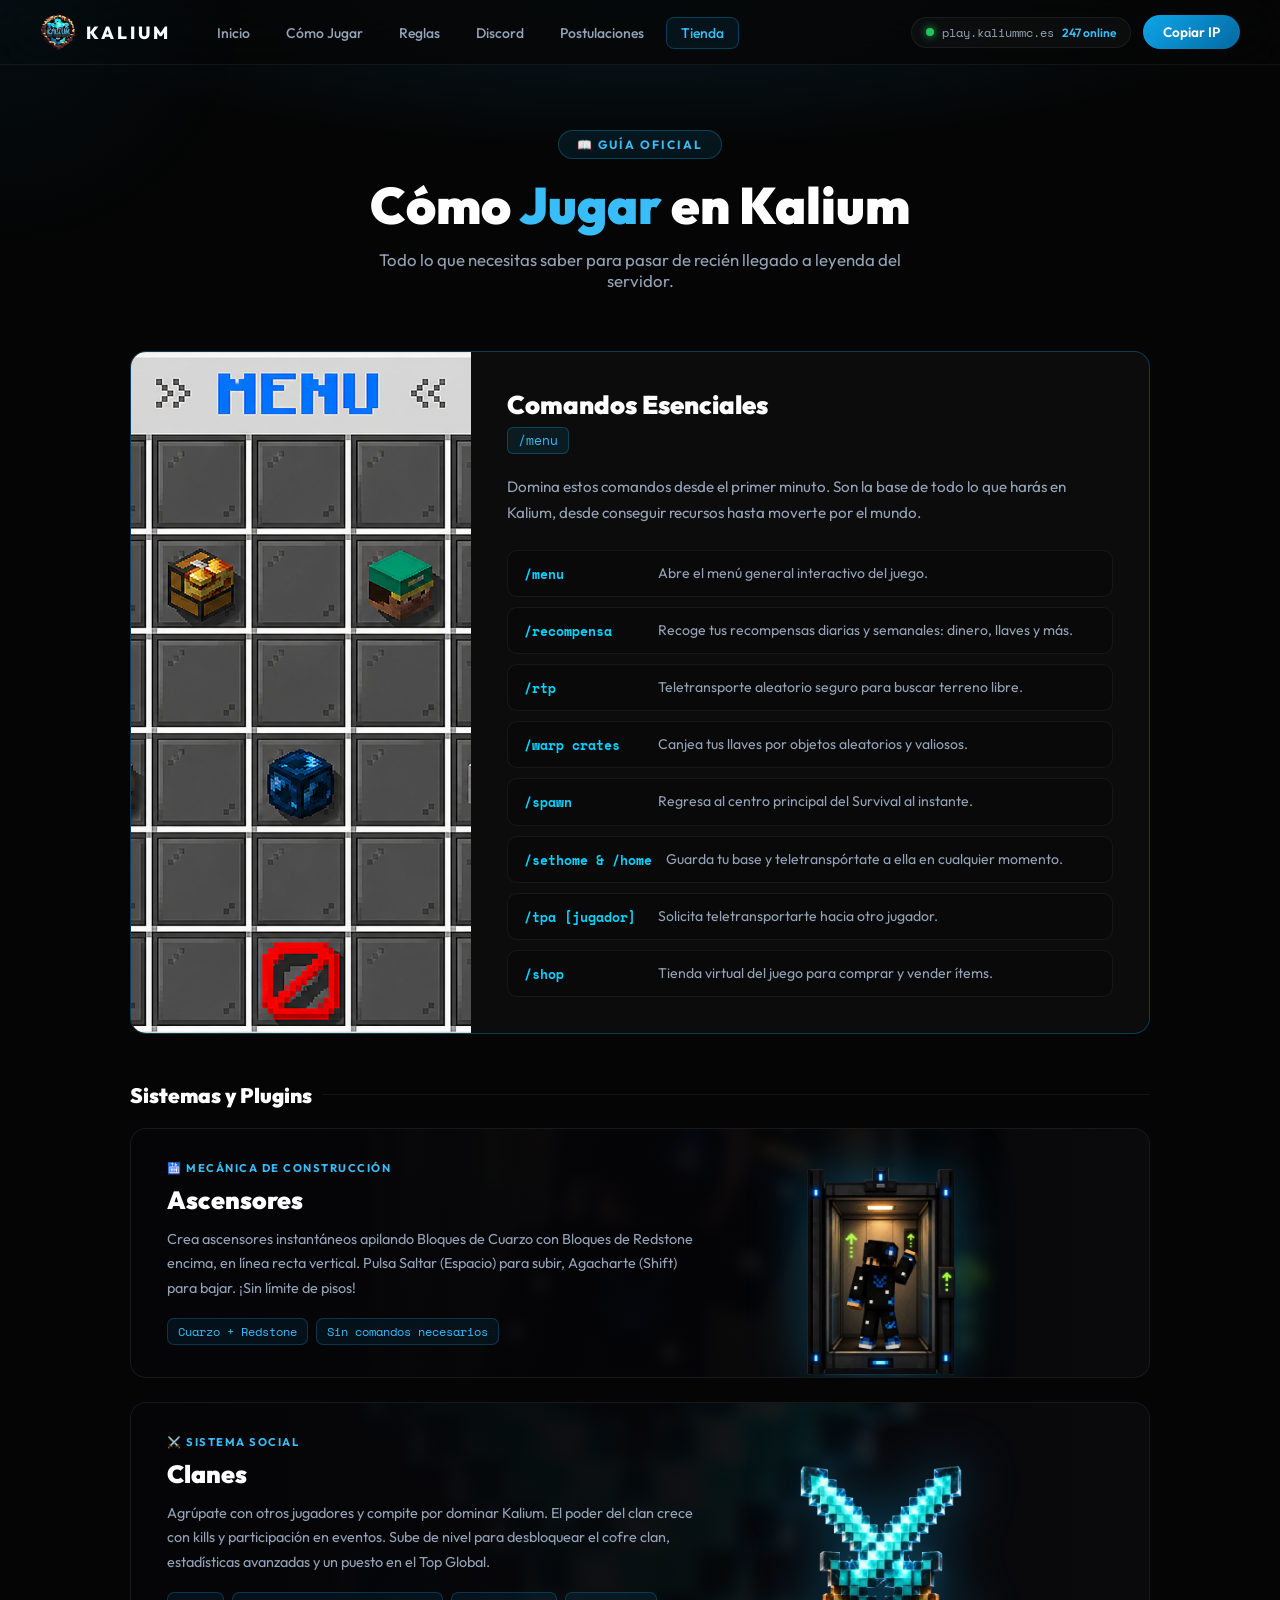
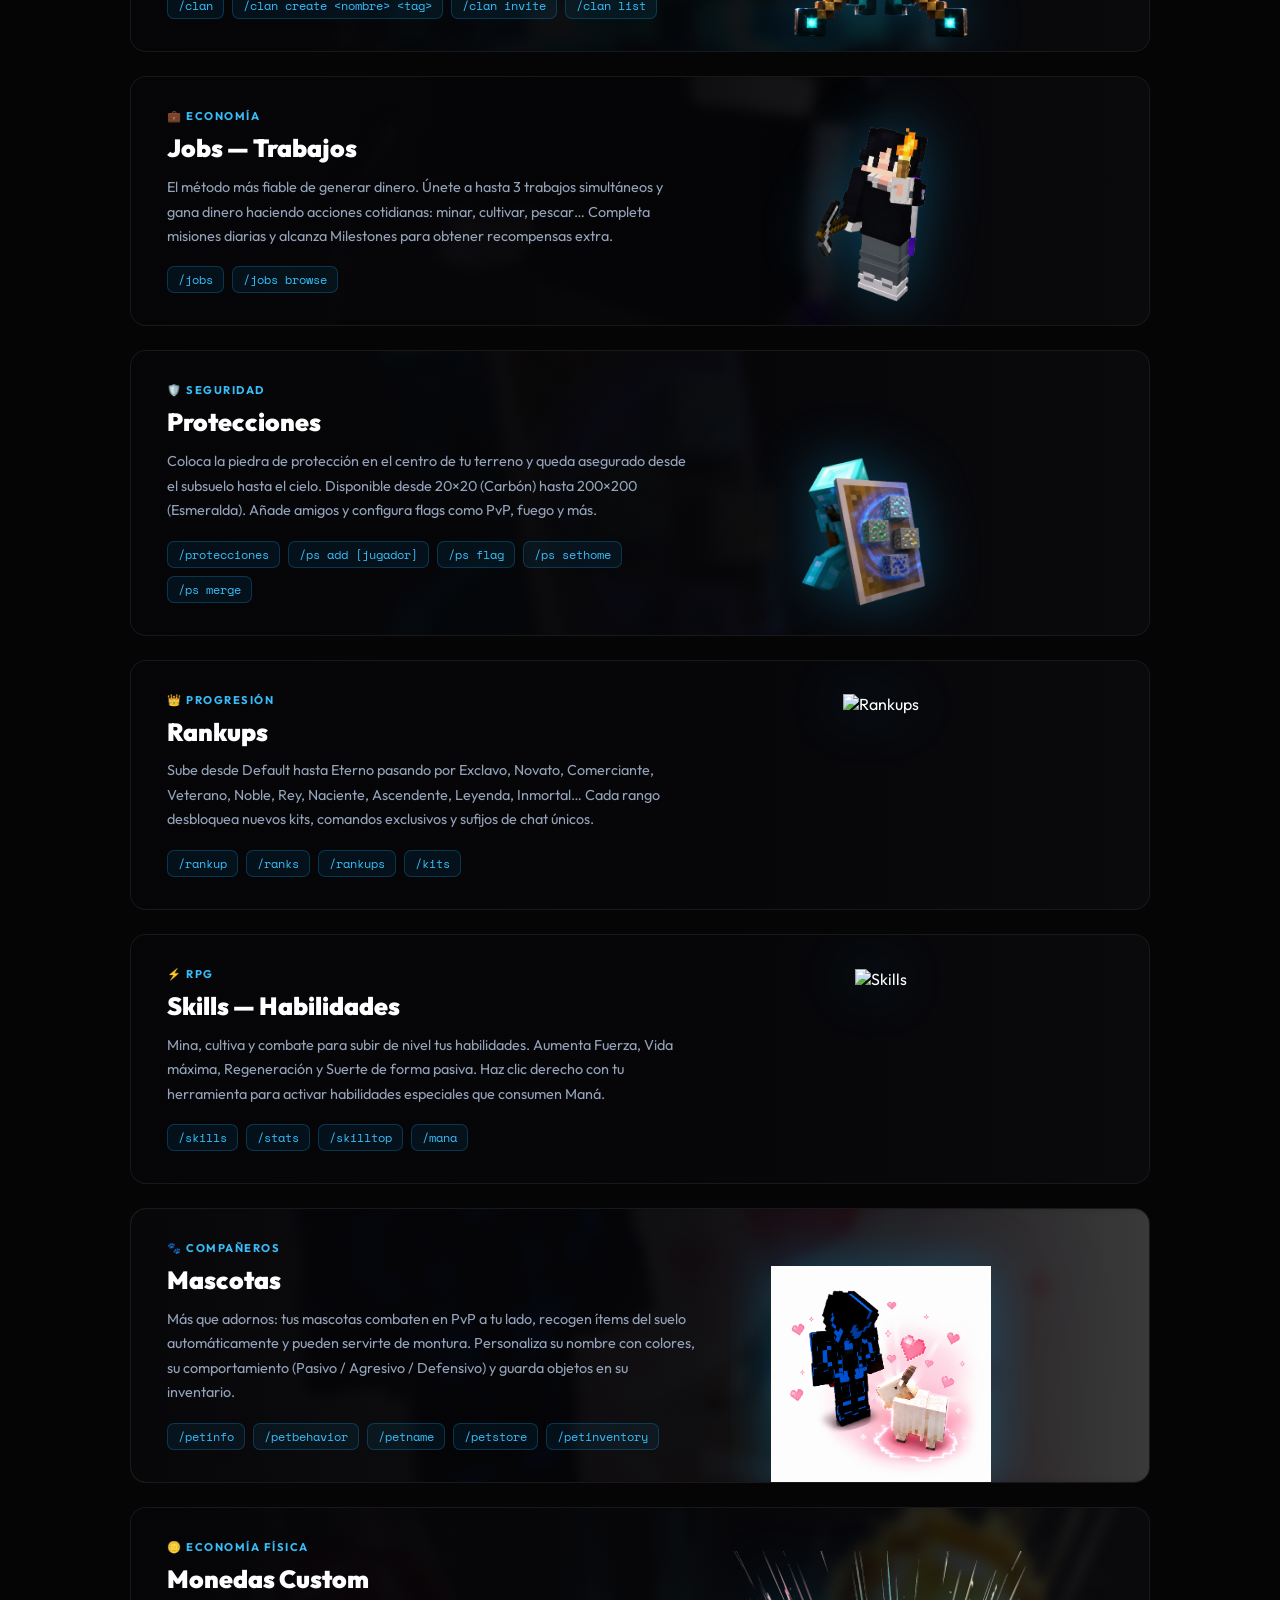
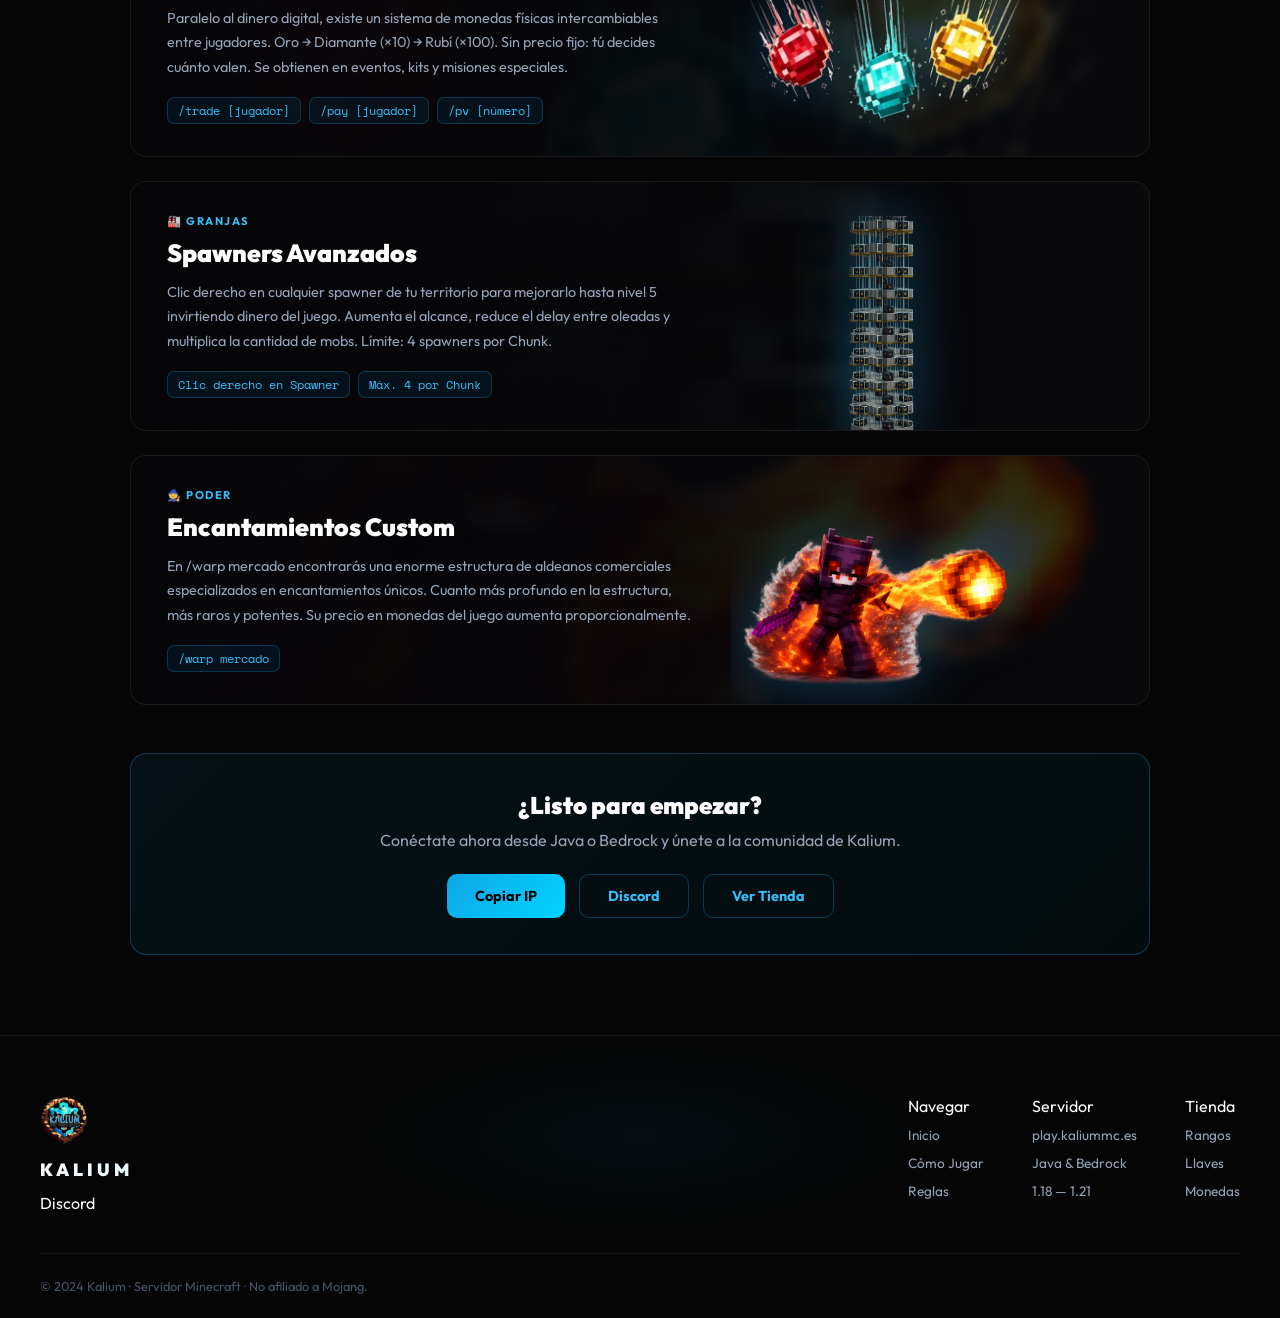
==== commit 6813eaf5: "Update comojugar.html" ====
--- a/comojugar.html
+++ b/comojugar.html
@@ -200,6 +200,7 @@
         <li><a href="comojugar.html" class="active">Cómo Jugar</a></li>
         <li><a href="reglas.html">Reglas</a></li>
         <li><a href="https://discord.gg/JebTuFsWKD" target="_blank">Discord</a></li>
+        <li><a href="postulaciones.html">Postulaciones</a></li>
         <li><a href="tienda.html" class="nav-store-link">Tienda</a></li>
       </ul>
       <div class="nav-right">
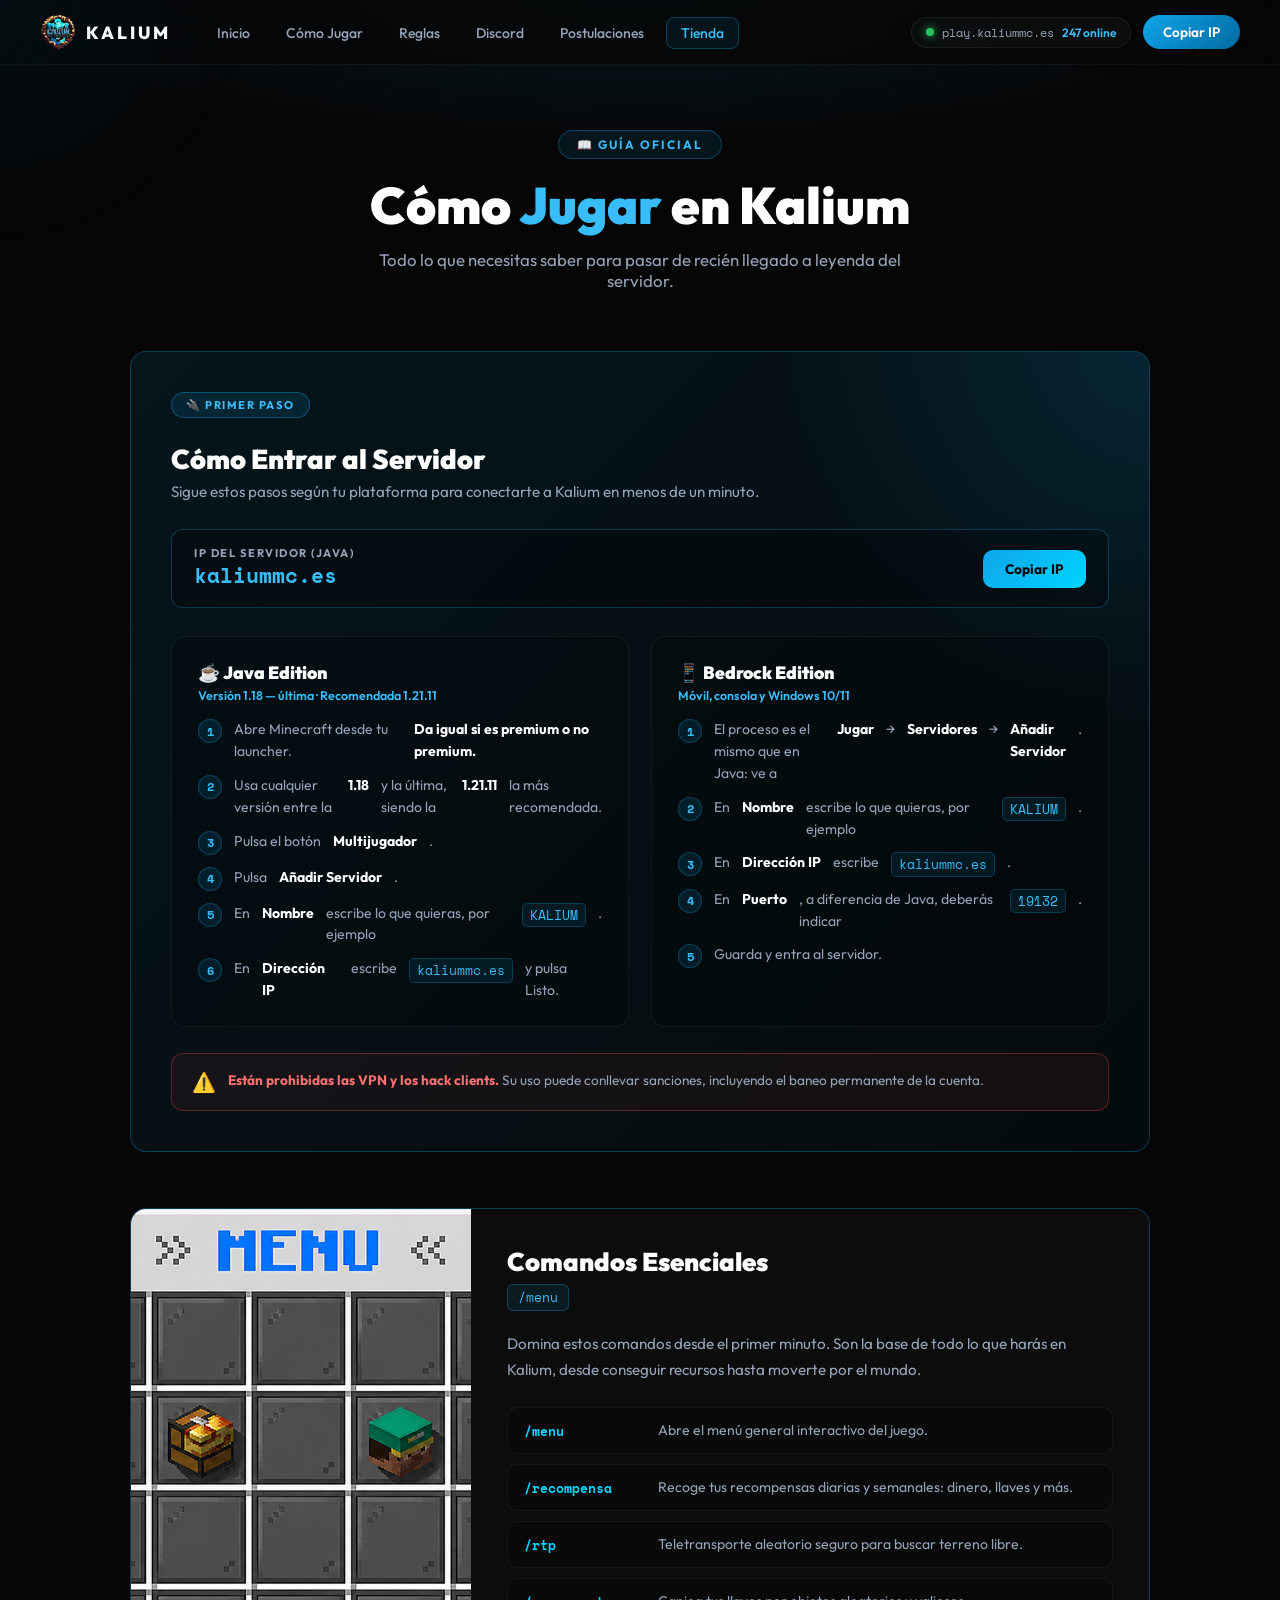
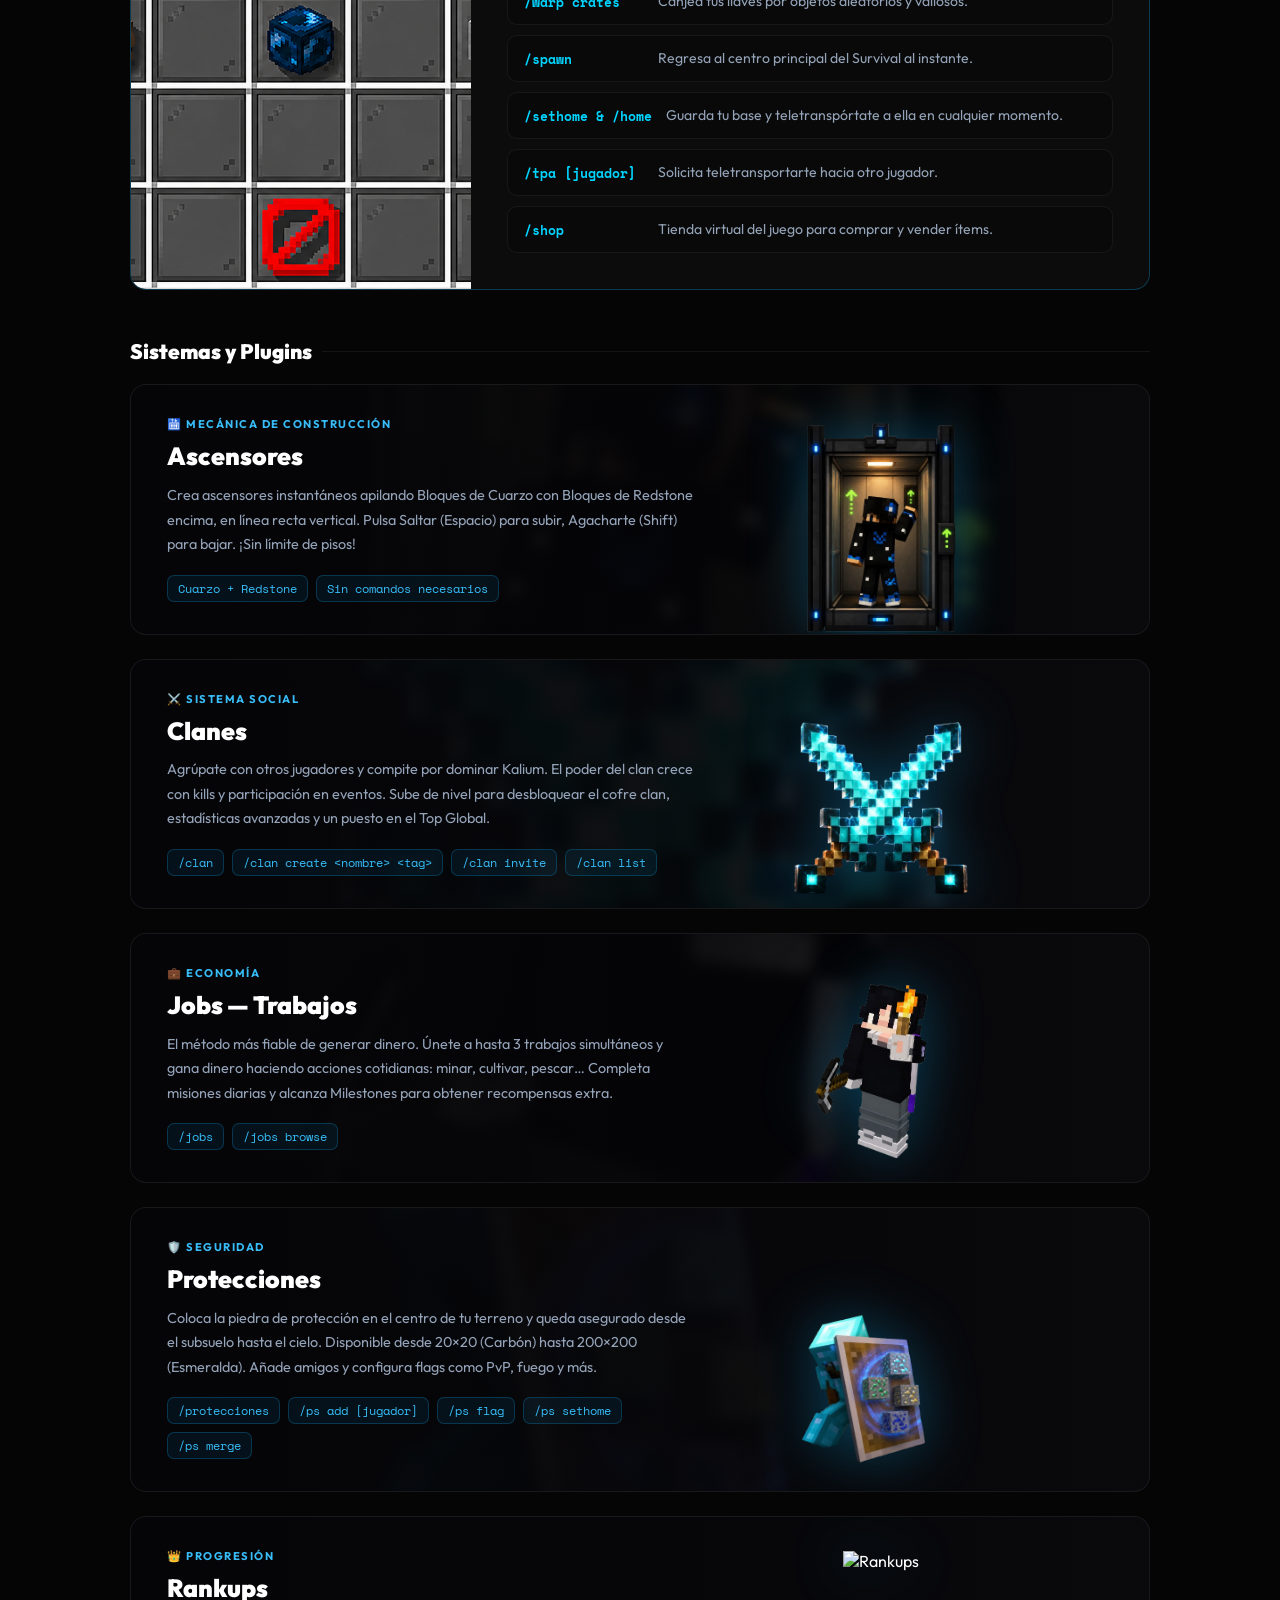
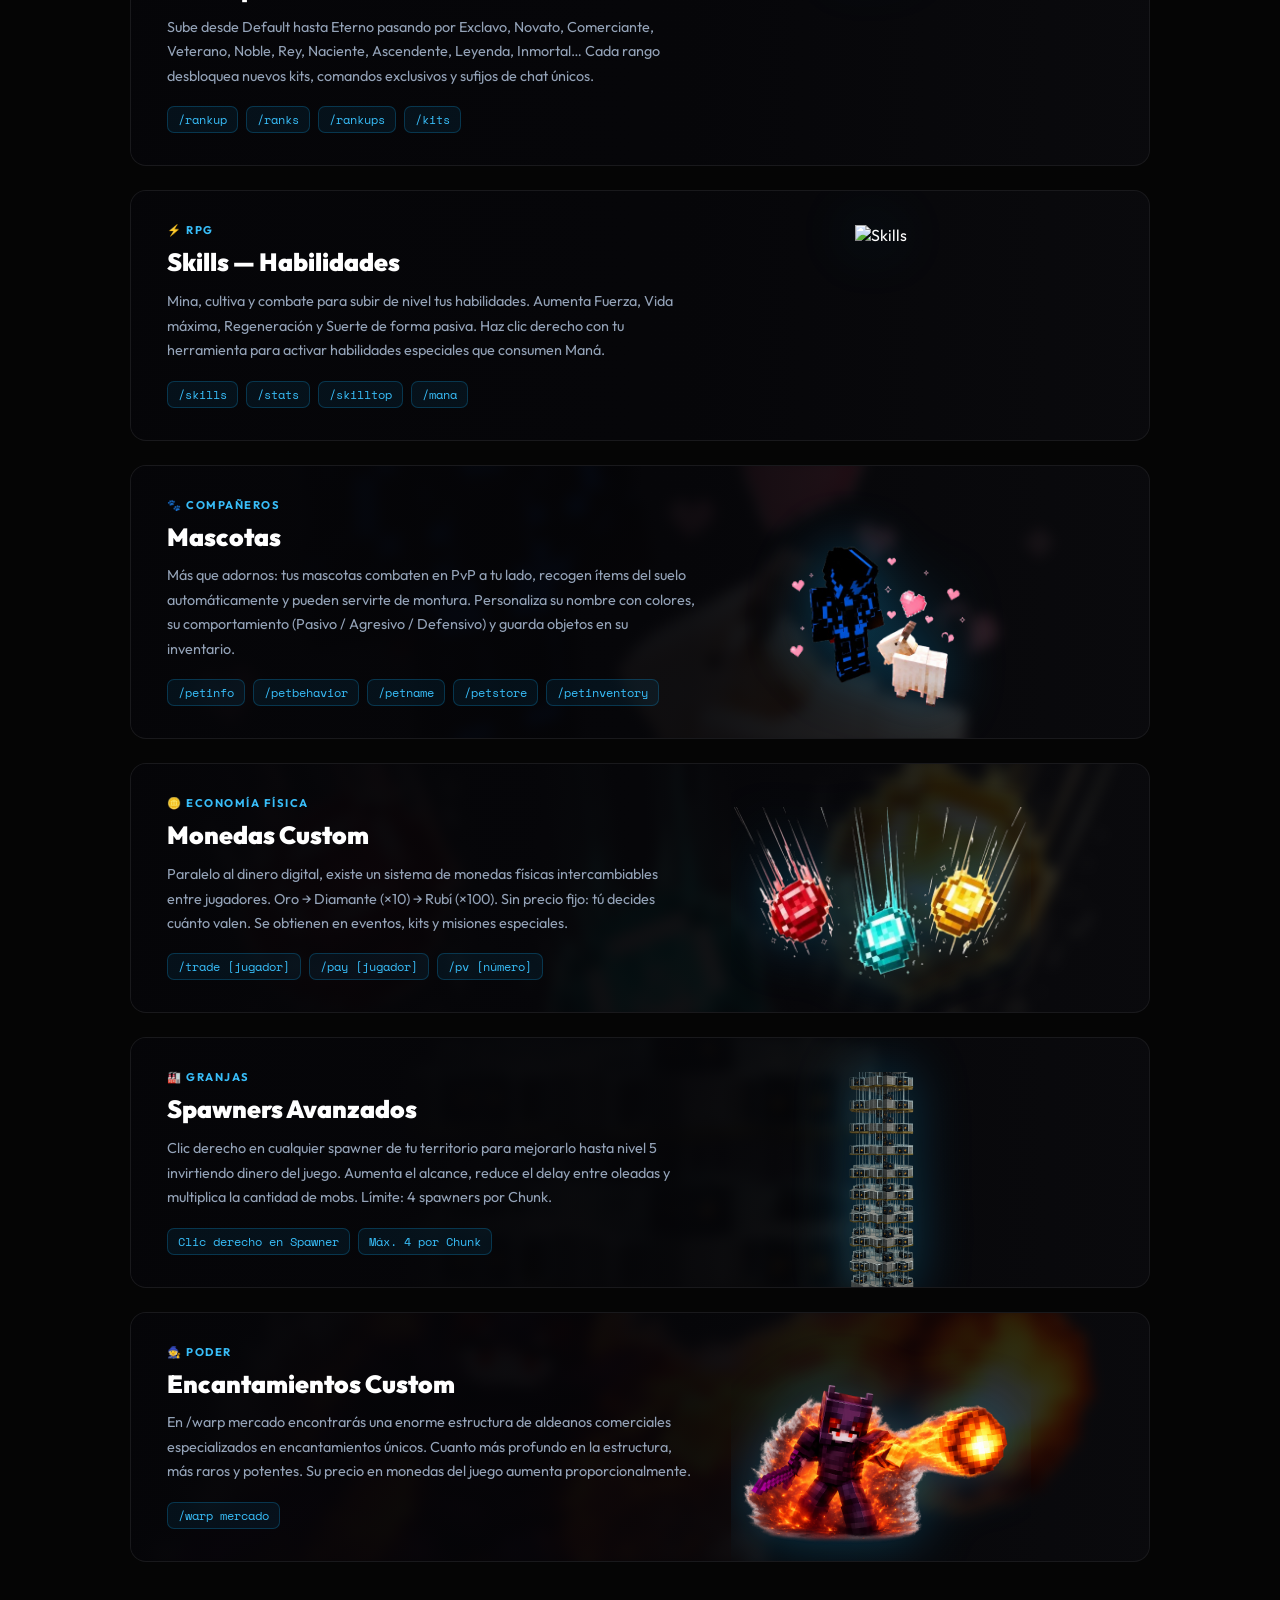
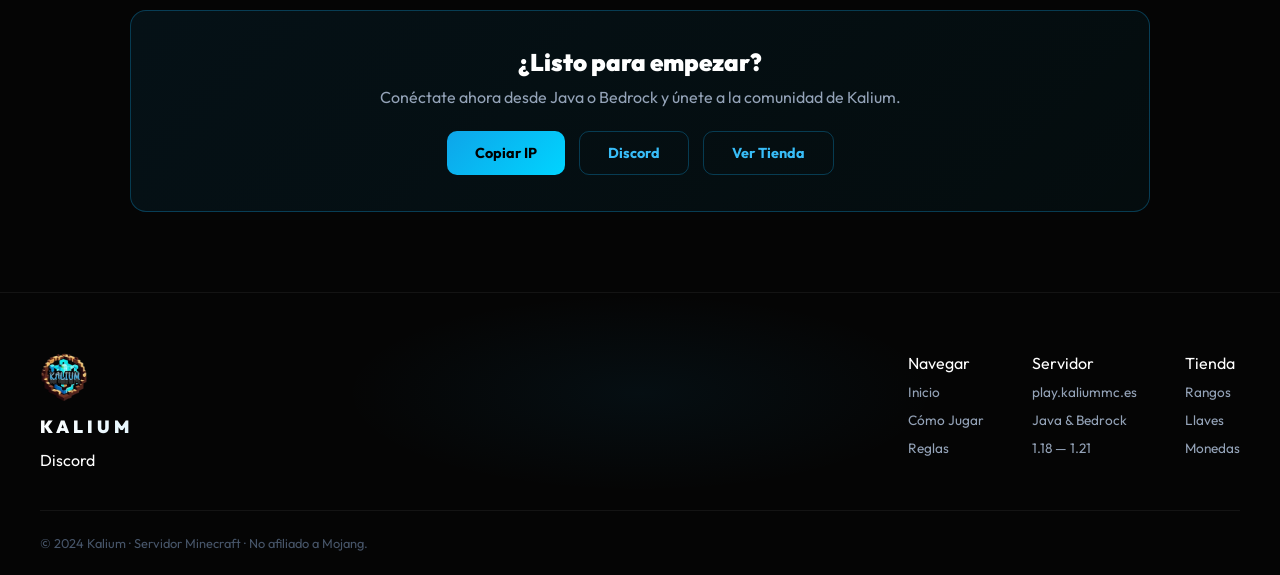
==== commit a8b0f5a2: "Rename comojugar (5).html to comojugar.html" ====
--- a/comojugar.html
+++ b/comojugar.html
@@ -35,6 +35,106 @@
 
     /* ===== GUIDE LAYOUT ===== */
     .guide-wrap { max-width: 1100px; margin: 0 auto; padding: 0 40px 80px; }
+
+    /* ===== HOW TO CONNECT (HERO PRIORITY SECTION) ===== */
+    .connect-hero {
+      position: relative;
+      background: linear-gradient(135deg, rgba(14,165,233,0.1), rgba(0,212,255,0.03));
+      border: 1px solid var(--border-blue); border-radius: var(--radius);
+      padding: 40px; margin-bottom: 56px; overflow: hidden;
+    }
+    .connect-hero::before {
+      content: '';
+      position: absolute; inset: 0;
+      background: radial-gradient(ellipse 60% 80% at 100% 0%, rgba(14,165,233,0.15) 0%, transparent 60%);
+      pointer-events: none;
+    }
+    .connect-hero-head {
+      position: relative; z-index: 1;
+      display: flex; align-items: center; gap: 12px;
+      margin-bottom: 8px; flex-wrap: wrap;
+    }
+    .connect-hero-head .section-tag {
+      display: inline-block; padding: 5px 14px; border-radius: 20px;
+      background: rgba(14,165,233,0.12); border: 1px solid rgba(14,165,233,0.35);
+      color: var(--blue-neon); font-size: 0.7rem; font-weight: 700;
+      letter-spacing: 1.5px; text-transform: uppercase;
+    }
+    .connect-hero h2 {
+      position: relative; z-index: 1;
+      font-size: 1.7rem; font-weight: 900; color: var(--white);
+      margin: 6px 0 6px;
+    }
+    .connect-hero > p.connect-sub {
+      position: relative; z-index: 1;
+      color: var(--gray-400); font-size: 0.95rem; margin-bottom: 28px; max-width: 620px;
+    }
+    .connect-ip-box {
+      position: relative; z-index: 1;
+      display: flex; align-items: center; gap: 14px; flex-wrap: wrap;
+      background: rgba(0,0,0,0.3); border: 1px solid var(--border-blue);
+      border-radius: 12px; padding: 16px 22px; margin-bottom: 28px;
+    }
+    .connect-ip-box .ip-label {
+      font-size: 0.7rem; font-weight: 700; letter-spacing: 1.5px;
+      text-transform: uppercase; color: var(--gray-400);
+    }
+    .connect-ip-box .ip-value {
+      font-family: var(--mono); font-size: 1.3rem; font-weight: 700; color: var(--blue-neon);
+    }
+    .connect-ip-box .btn-primary { margin-left: auto; padding: 10px 22px; font-size: 0.85rem; }
+
+    .connect-platforms {
+      position: relative; z-index: 1;
+      display: grid; grid-template-columns: 1fr 1fr; gap: 22px;
+    }
+    .connect-platform-card {
+      background: rgba(0,0,0,0.25); border: 1px solid var(--border);
+      border-radius: 14px; padding: 24px 26px;
+    }
+    .connect-platform-card h3 {
+      display: flex; align-items: center; gap: 10px;
+      font-size: 1.1rem; font-weight: 900; color: var(--white); margin-bottom: 4px;
+    }
+    .connect-platform-card .platform-note {
+      font-size: 0.78rem; color: var(--blue-neon); margin-bottom: 16px; font-weight: 600;
+    }
+    .connect-steps { list-style: none; counter-reset: step; display: flex; flex-direction: column; gap: 12px; padding: 0; margin: 0; }
+    .connect-steps li {
+      counter-increment: step;
+      display: flex; gap: 12px; align-items: flex-start;
+      font-size: 0.88rem; color: var(--gray-400); line-height: 1.55;
+    }
+    .connect-steps li::before {
+      content: counter(step);
+      flex-shrink: 0; width: 24px; height: 24px; border-radius: 50%;
+      background: rgba(14,165,233,0.12); border: 1px solid var(--border-blue);
+      color: var(--blue-neon); font-family: var(--mono); font-weight: 700; font-size: 0.78rem;
+      display: flex; align-items: center; justify-content: center;
+    }
+    .connect-steps b, .connect-steps strong { color: var(--white); }
+    .connect-steps code {
+      font-family: var(--mono); font-size: 0.82rem; color: var(--blue-neon);
+      background: rgba(14,165,233,0.1); border: 1px solid rgba(14,165,233,0.25);
+      padding: 1px 7px; border-radius: 5px;
+    }
+    .connect-warning {
+      position: relative; z-index: 1;
+      display: flex; gap: 12px; align-items: flex-start;
+      margin-top: 26px; padding: 16px 20px;
+      background: rgba(239,68,68,0.07); border: 1px solid rgba(239,68,68,0.35);
+      border-radius: 12px;
+    }
+    .connect-warning .warn-icon { font-size: 1.2rem; flex-shrink: 0; }
+    .connect-warning p { font-size: 0.85rem; color: var(--gray-400); line-height: 1.6; margin: 0; }
+    .connect-warning strong { color: #f87171; }
+
+    @media (max-width: 768px) {
+      .connect-hero { padding: 26px 22px; }
+      .connect-platforms { grid-template-columns: 1fr; }
+      .connect-ip-box { flex-direction: column; align-items: flex-start; }
+      .connect-ip-box .btn-primary { margin-left: 0; width: 100%; text-align: center; }
+    }
 
     /* ===== BIG CARD (menu) ===== */
     .guide-big-card {
@@ -240,6 +340,59 @@
 
   <div class="guide-wrap">
 
+    <!-- ===== HOW TO CONNECT (PRIORITY SECTION) ===== -->
+    <div class="connect-hero">
+      <div class="connect-hero-head">
+        <span class="section-tag">🔌 Primer paso</span>
+      </div>
+      <h2>Cómo Entrar al Servidor</h2>
+      <p class="connect-sub">Sigue estos pasos según tu plataforma para conectarte a Kalium en menos de un minuto.</p>
+
+      <div class="connect-ip-box">
+        <div>
+          <div class="ip-label">IP del Servidor (Java)</div>
+          <div class="ip-value">kaliummc.es</div>
+        </div>
+        <button class="btn-primary" onclick="navigator.clipboard.writeText('kaliummc.es').then(()=>alert('✅ IP copiada: kaliummc.es'))">
+          Copiar IP
+        </button>
+      </div>
+
+      <div class="connect-platforms">
+        <!-- JAVA -->
+        <div class="connect-platform-card">
+          <h3>☕ Java Edition</h3>
+          <div class="platform-note">Versión 1.18 — última · Recomendada 1.21.11</div>
+          <ol class="connect-steps">
+            <li>Abre Minecraft desde tu launcher. <b>Da igual si es premium o no premium.</b></li>
+            <li>Usa cualquier versión entre la <b>1.18</b> y la última, siendo la <b>1.21.11</b> la más recomendada.</li>
+            <li>Pulsa el botón <b>Multijugador</b>.</li>
+            <li>Pulsa <b>Añadir Servidor</b>.</li>
+            <li>En <b>Nombre</b> escribe lo que quieras, por ejemplo <code>KALIUM</code>.</li>
+            <li>En <b>Dirección IP</b> escribe <code>kaliummc.es</code> y pulsa Listo.</li>
+          </ol>
+        </div>
+
+        <!-- BEDROCK -->
+        <div class="connect-platform-card">
+          <h3>📱 Bedrock Edition</h3>
+          <div class="platform-note">Móvil, consola y Windows 10/11</div>
+          <ol class="connect-steps">
+            <li>El proceso es el mismo que en Java: ve a <b>Jugar</b> → <b>Servidores</b> → <b>Añadir Servidor</b>.</li>
+            <li>En <b>Nombre</b> escribe lo que quieras, por ejemplo <code>KALIUM</code>.</li>
+            <li>En <b>Dirección IP</b> escribe <code>kaliummc.es</code>.</li>
+            <li>En <b>Puerto</b>, a diferencia de Java, deberás indicar <code>19132</code>.</li>
+            <li>Guarda y entra al servidor.</li>
+          </ol>
+        </div>
+      </div>
+
+      <div class="connect-warning">
+        <span class="warn-icon">⚠️</span>
+        <p><strong>Están prohibidas las VPN y los hack clients.</strong> Su uso puede conllevar sanciones, incluyendo el baneo permanente de la cuenta.</p>
+      </div>
+    </div>
+
     <!-- ===== BIG CARD: COMANDOS BÁSICOS ===== -->
     <div class="guide-big-card">
       <div class="guide-big-img">
